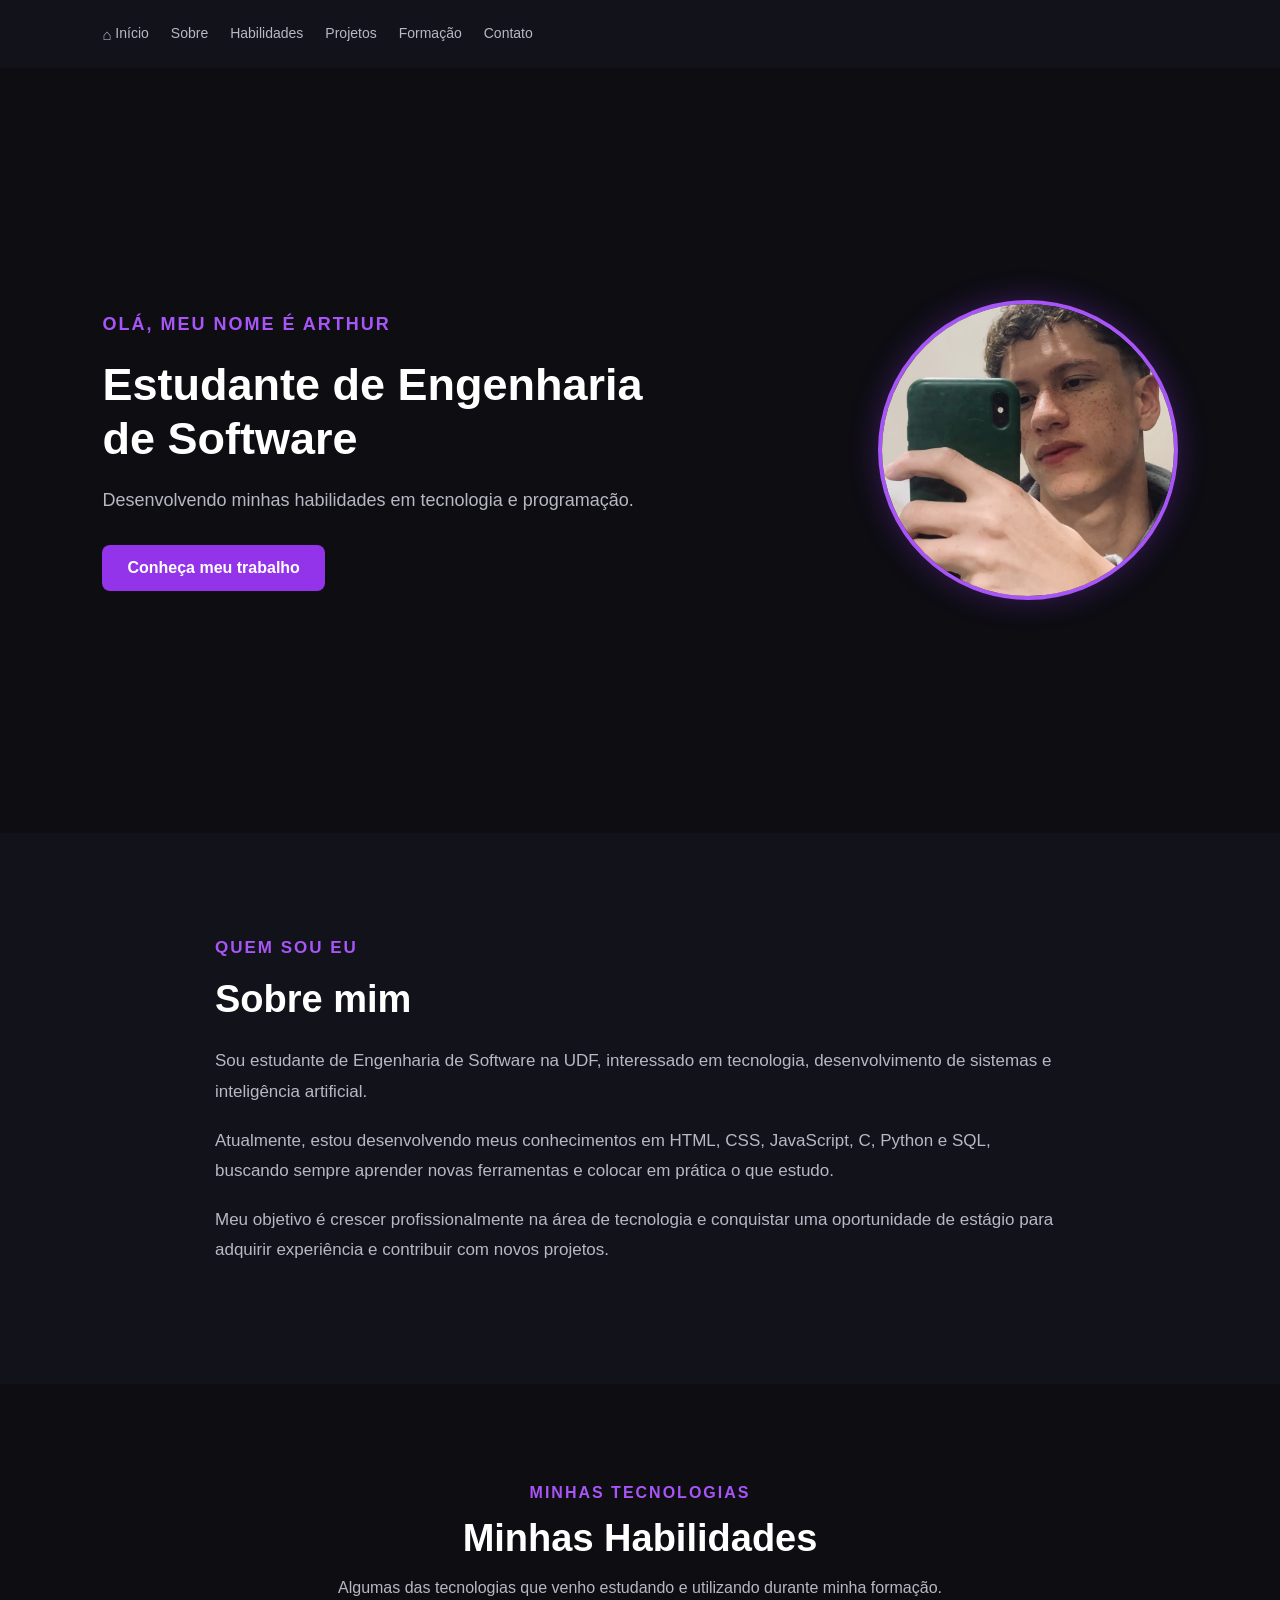
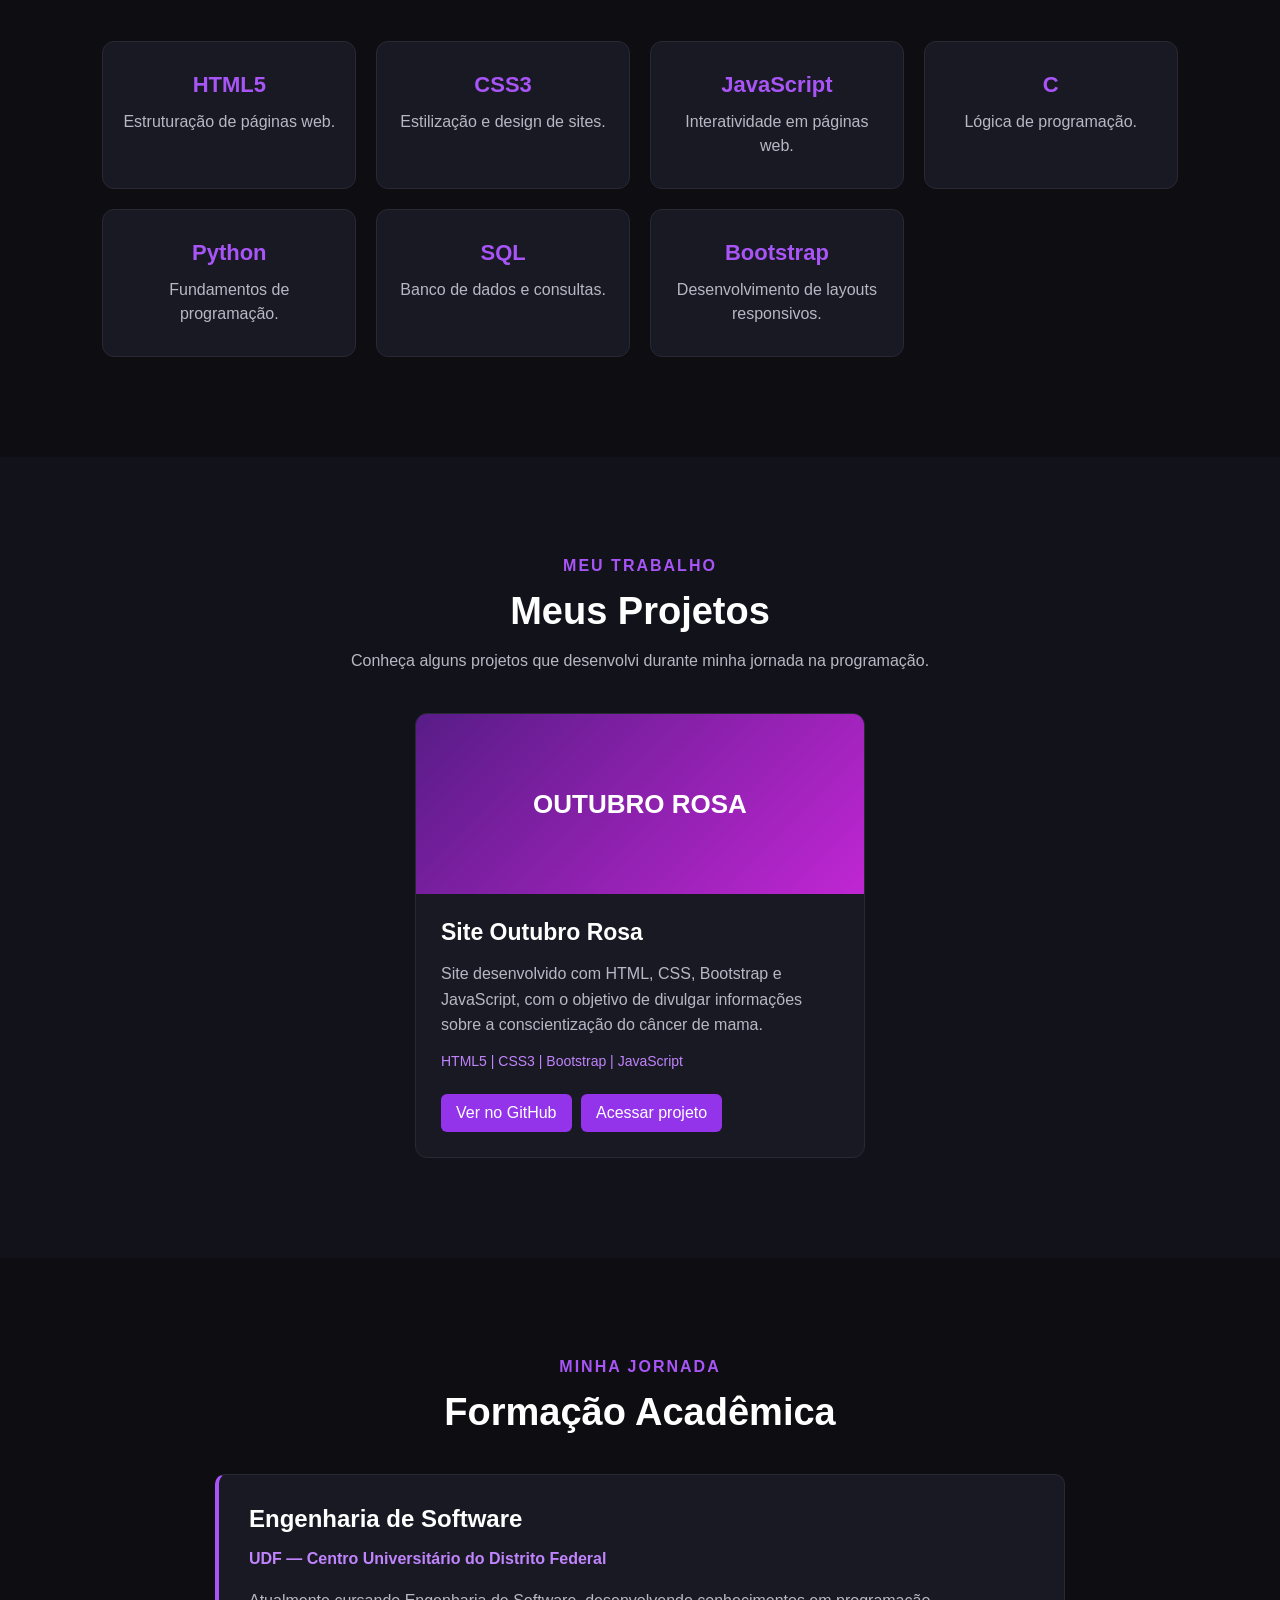
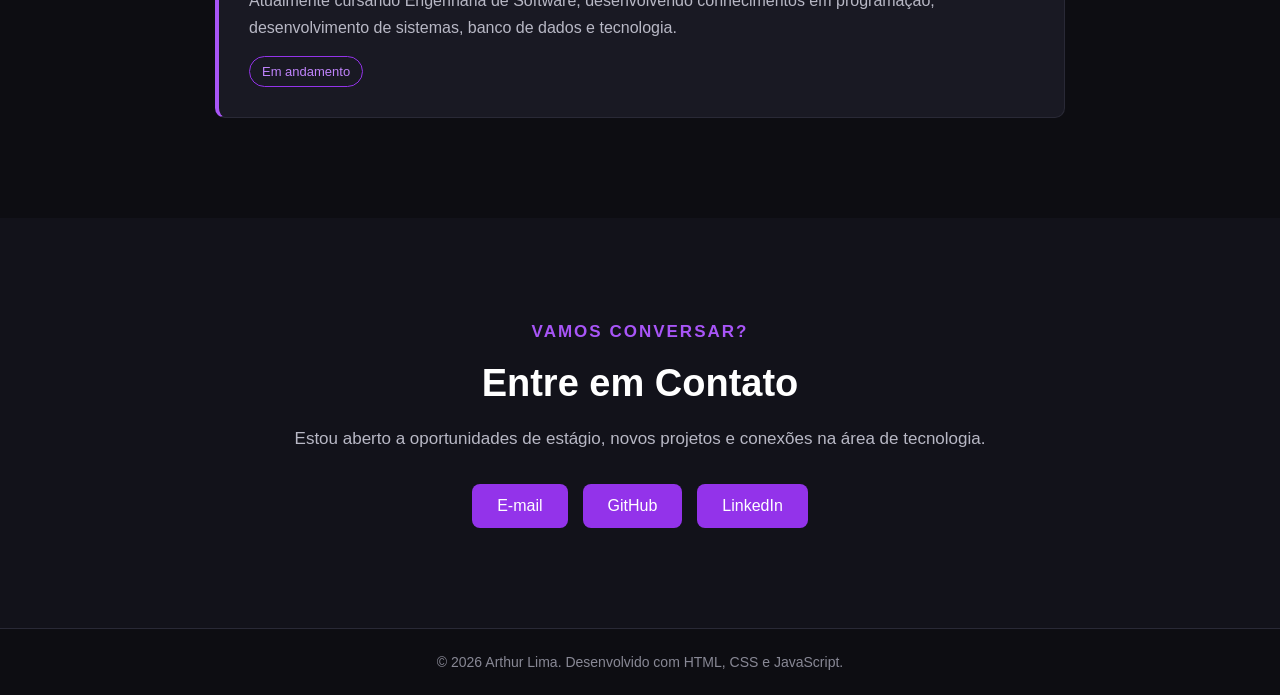
==== index.html @ d14a4624 "Update index.html" ====
<!DOCTYPE html>
<html lang="pt-BR">
<head>
    <meta charset="UTF-8">
    <meta name="viewport" content="width=device-width, initial-scale=1.0">

    <title>Arthur Lima | Desenvolvedor</title>

    <link rel="stylesheet" href="style.css">
</head>

<body>

    <header>
        <nav>
           <a href="#inicio" class="inicio-link">
    <span class="icone-casa">⌂</span> Início
</a> 
            <a href="#sobre">Sobre</a> 
            <a href="#habilidades">Habilidades</a> 
            <a href="#projetos">Projetos</a>
            <a href="#formacao">Formação</a>
            <a href="#contato">Contato</a>
        </nav>
    </header>

    <main>
        <section id="inicio">
            <div class="apresentacao">
                <p>OLÁ, MEU NOME É ARTHUR</p>

                <h2>
                    Estudante de Engenharia de Software
                </h2>

                <p>
                    Desenvolvendo minhas habilidades
                    em tecnologia e programação.
                </p>

                <a href="#sobre">Conheça meu trabalho</a>
            </div>

            <div class="foto">
                <img src="minha-foto.jpg"
                alt="Foto de Arthur Lima">
            </div>
        </section>

        <section id="sobre">
            <div class="sobre-conteudo">
                <p class="destaque">QUEM SOU EU</p>

                <h2>Sobre mim</h2>

                <p>
                    Sou estudante de Engenharia de Software na UDF,
                    interessado em tecnologia, desenvolvimento de
                    sistemas e inteligência artificial.
                </p>

                <p>
                    Atualmente, estou desenvolvendo meus conhecimentos
                    em HTML, CSS, JavaScript, C, Python e SQL, buscando
                    sempre aprender novas ferramentas e colocar em
                    prática o que estudo.
                </p>

                <p>
                    Meu objetivo é crescer profissionalmente na área
                    de tecnologia e conquistar uma oportunidade de
                    estágio para adquirir experiência e contribuir
                    com novos projetos.
                </p>
            </div>
        </section>

        <section id="habilidades">
            <div class="habilidades-conteudo">

                <p class="destaque">MINHAS TECNOLOGIAS</p>
                <h2>Minhas Habilidades</h2>

                <p class="descricao">
                    Algumas das tecnologias que venho estudando
                    e utilizando durante minha formação.
                </p>

                <div class="lista-habilidades">

                    <div class="habilidade">
                        <h3>HTML5</h3>
                        <p>Estruturação de páginas web.</p>
                    </div>

                    <div class="habilidade">
                        <h3>CSS3</h3>
                        <p>Estilização e design de sites.</p>
                    </div>

                    <div class="habilidade">
                        <h3>JavaScript</h3>
                        <p>Interatividade em páginas web.</p>
                    </div>

                    <div class="habilidade">
                        <h3>C</h3>
                        <p>Lógica de programação.</p>
                    </div>

                    <div class="habilidade">
                        <h3>Python</h3>
                        <p>Fundamentos de programação.</p>
                    </div>

                    <div class="habilidade">
                        <h3>SQL</h3>
                        <p>Banco de dados e consultas.</p>
                    </div>

                    <div class="habilidade">
                        <h3>Bootstrap</h3>
                        <p>Desenvolvimento de layouts responsivos.</p>
                    </div>

                </div>
            </div>
        </section>

        <section id="projetos">
            <div class="projetos-conteudo">

                <p class="destaque">MEU TRABALHO</p>
                <h2>Meus Projetos</h2>

                <p class="descricao">
                    Conheça alguns projetos que desenvolvi
                    durante minha jornada na programação.
                </p>

                <div class="lista-projetos">

                    <div class="projeto">
                        <div class="projeto-imagem">
                            <span>OUTUBRO ROSA</span>
                        </div>

                        <div class="projeto-info">
                            <h3>Site Outubro Rosa</h3>

                            <p>
                                Site desenvolvido com HTML, CSS,
                                Bootstrap e JavaScript, com o objetivo
                                de divulgar informações sobre a
                                conscientização do câncer de mama.
                            </p>

                            <div class="tecnologias">
                                HTML5 | CSS3 | Bootstrap | JavaScript
                            </div>

                            <a href="https://github.com/arthurbezerra868-oss/Site-Outubro-Rosa"
                               target="_blank">
                                Ver no GitHub
                            </a>

                            <a href="https://arthurbezerra868-oss.github.io/Site-Outubro-Rosa/"
                               target="_blank">
                                Acessar projeto
                            </a>
                        </div>
                    </div>

                </div>
            </div>
        </section>

        <section id="formacao">
            <div class="formacao-conteudo">

                <p class="destaque">MINHA JORNADA</p>
                <h2>Formação Acadêmica</h2>

                <div class="formacao-card">
                    <h3>Engenharia de Software</h3>

                    <p class="instituicao">
                        UDF — Centro Universitário do Distrito Federal
                    </p>

                    <p>
                        Atualmente cursando Engenharia de Software,
                        desenvolvendo conhecimentos em programação,
                        desenvolvimento de sistemas, banco de dados
                        e tecnologia.
                    </p>

                    <span>Em andamento</span>
                </div>

            </div>
        </section>

        <section id="contato">
            <div class="contato-conteudo">

                <p class="destaque">VAMOS CONVERSAR?</p>
                <h2>Entre em Contato</h2>

                <p>
                    Estou aberto a oportunidades de estágio,
                    novos projetos e conexões na área de tecnologia.
                </p>

                <div class="contato-links">

                    <a href="mailto:arthurbezerra868@gmail.com">
                        E-mail
                    </a>

                    <a href="https://github.com/arthurbezerra868-oss"
                       target="_blank">
                        GitHub
                    </a>

                    <a href="https://www.linkedin.com/in/arthur-lima-b80b7542b/"
                       target="_blank">
                        LinkedIn
                    </a>

                </div>

            </div>
        </section>

    </main>

    <footer>
        <p>
            © <span id="ano"></span> Arthur Lima.
            Desenvolvido com HTML, CSS e JavaScript.
        </p>
    </footer>


    <script src="script.js"></script>

</body>
</html>
---- style.css ----
/* CONFIGURAÇÕES GERAIS */
* {
    margin: 0;
    padding: 0;
    box-sizing: border-box;
    font-family: Arial, Helvetica, sans-serif;
}

html {
    scroll-behavior: smooth;
}

body {
    background-color: #0d0d12;
    color: #ffffff;
}

/* CABEÇALHO */
header {
    width: 100%;
    padding: 25px 8%;
    background-color:#12121a;
}

header h1 {
    font-size: 28px;
    letter-spacing: 2px;
}

header h1 span {
    color: #a855f7;
}

/* SEÇÃO INICIAL */
#inicio {
    min-height: 85vh;
    display: flex;
    align-items: center;
    justify-content: space-between;
    padding: 60px 8%;
    gap: 40px;
}

.apresentacao {
    max-width: 600px;
}

.apresentacao p:first-child {
    color: #a855f7;
    font-weight: bold;
    letter-spacing: 2px;
    margin-bottom: 20px;
}

.apresentacao h2 {
    font-size: 45px;
    line-height: 1.2;
    margin-bottom: 20px;
}

.apresentacao p {
    color: #b8b8c5;
    font-size: 18px;
    line-height: 1.6;
    margin-bottom: 30px;
}

/* BOTÃO */
.apresentacao a {
    display: inline-block;
    text-decoration: none;
    background-color: #9333ea;
    color: #ffffff;
    padding: 14px 25px;
    border-radius: 8px;
    font-weight: bold;
    transition: 0.3s;
}

.apresentacao a:hover {
    background-color: #7e22ce;
    transform: translateY(-3px);
}

/* FOTO */
.foto {
    width: 300px;
    height: 300px;
    border: 4px solid #a855f7;
    border-radius: 50%;
    overflow: hidden;
    box-shadow: 0 0 30px #9333ea55;
    flex-shrink: 0;
}

.foto img {
    width: 100%;
    height: 100%;
    object-fit: cover;
}

/* RESPONSIVIDADE */
@media (max-width: 768px) {
    #inicio {
        flex-direction: column-reverse;
        text-align: center;
        justify-content: center;
    }

    .apresentacao h2 {
        font-size: 32px;
    }

    .foto {
        width: 220px;
        height: 220px;
    }
}


/* SEÇÃO SOBRE MIM */
#sobre {
    padding: 100px 8%;
    background-color: #12121a;
}

.sobre-conteudo {
    max-width: 850px;
    margin: auto;
}

.sobre-conteudo .destaque {
    color: #a855f7;
    font-weight: bold;
    letter-spacing: 2px;
    margin-bottom: 15px;
}

.sobre-conteudo h2 {
    font-size: 38px;
    margin-bottom: 25px;
}

.sobre-conteudo p {
    color: #b8b8c5;
    font-size: 17px;
    line-height: 1.8;
    margin-bottom: 18px;
}


/* SEÇÃO HABILIDADES */
#habilidades {
    padding: 100px 8%;
    background-color: #0d0d12;
}

.habilidades-conteudo {
    max-width: 1100px;
    margin: auto;
    text-align: center;
}

.habilidades-conteudo .destaque {
    color: #a855f7;
    font-weight: bold;
    letter-spacing: 2px;
    margin-bottom: 15px;
}

.habilidades-conteudo h2 {
    font-size: 38px;
    margin-bottom: 15px;
}

.descricao {
    color: #b8b8c5;
    margin-bottom: 40px;
    line-height: 1.6;
}

.lista-habilidades {
    display: grid;
    grid-template-columns: repeat(auto-fit, minmax(220px, 1fr));
    gap: 20px;
}

.habilidade {
    background-color: #191923;
    padding: 30px 20px;
    border: 1px solid #292936;
    border-radius: 12px;
    transition: 0.3s;
}

.habilidade:hover {
    border-color: #a855f7;
    transform: translateY(-5px);
    box-shadow: 0 0 20px #9333ea33;
}

.habilidade h3 {
    color: #a855f7;
    margin-bottom: 12px;
    font-size: 22px;
}

.habilidade p {
    color: #b8b8c5;
    line-height: 1.5;
}


/* SEÇÃO PROJETOS */
#projetos {
    padding: 100px 8%;
    background-color: #12121a;
}

.projetos-conteudo {
    max-width: 1100px;
    margin: auto;
    text-align: center;
}

.projetos-conteudo .destaque {
    color: #a855f7;
    font-weight: bold;
    letter-spacing: 2px;
    margin-bottom: 15px;
}

.projetos-conteudo h2 {
    font-size: 38px;
    margin-bottom: 15px;
}

.lista-projetos {
    display: grid;
    grid-template-columns: repeat(auto-fit, minmax(280px, 450px));
    justify-content: center;
    margin-top: 40px;
}

.projeto {
    background-color: #191923;
    border: 1px solid #292936;
    border-radius: 12px;
    overflow: hidden;
    text-align: left;
    transition: 0.3s;
}

.projeto:hover {
    transform: translateY(-5px);
    border-color: #a855f7;
}

.projeto-imagem {
    height: 180px;
    background: linear-gradient(135deg, #581c87, #c026d3);
    display: flex;
    align-items: center;
    justify-content: center;
}

.projeto-imagem span {
    font-size: 26px;
    font-weight: bold;
    color: white;
}

.projeto-info {
    padding: 25px;
}

.projeto-info h3 {
    color: #ffffff;
    font-size: 23px;
    margin-bottom: 15px;
}

.projeto-info p {
    color: #b8b8c5;
    line-height: 1.6;
    margin-bottom: 15px;
}

.tecnologias {
    color: #c084fc;
    font-size: 14px;
    margin-bottom: 20px;
}

.projeto-info a {
    display: inline-block;
    color: #ffffff;
    background-color: #9333ea;
    padding: 10px 15px;
    border-radius: 6px;
    text-decoration: none;
    margin: 5px 5px 0 0;
    transition: 0.3s;
}

.projeto-info a:hover {
    background-color: #7e22ce;
}


/* SEÇÃO FORMAÇÃO */
#formacao {
    padding: 100px 8%;
    background-color: #0d0d12;
}

.formacao-conteudo {
    max-width: 850px;
    margin: auto;
    text-align: center;
}

.formacao-conteudo .destaque {
    color: #a855f7;
    font-weight: bold;
    letter-spacing: 2px;
    margin-bottom: 15px;
}

.formacao-conteudo h2 {
    font-size: 38px;
    margin-bottom: 40px;
}

.formacao-card {
    background-color: #191923;
    border: 1px solid #292936;
    border-left: 4px solid #a855f7;
    border-radius: 10px;
    padding: 30px;
    text-align: left;
}

.formacao-card h3 {
    font-size: 24px;
    margin-bottom: 12px;
}

.formacao-card p {
    color: #b8b8c5;
    line-height: 1.7;
    margin-bottom: 15px;
}

.formacao-card .instituicao {
    color: #c084fc;
    font-weight: bold;
}

.formacao-card span {
    display: inline-block;
    color: #c084fc;
    border: 1px solid #9333ea;
    padding: 7px 12px;
    border-radius: 20px;
    font-size: 13px;
}


/* SEÇÃO CONTATO */
#contato {
    padding: 100px 8%;
    background-color: #12121a;
}

.contato-conteudo {
    max-width: 800px;
    margin: auto;
    text-align: center;
}

.contato-conteudo .destaque {
    color: #a855f7;
    font-weight: bold;
    letter-spacing: 2px;
    margin-bottom: 15px;
}

.contato-conteudo h2 {
    font-size: 38px;
    margin-bottom: 20px;
}

.contato-conteudo p {
    color: #b8b8c5;
    font-size: 17px;
    line-height: 1.7;
    margin-bottom: 30px;
}

.contato-links {
    display: flex;
    justify-content: center;
    flex-wrap: wrap;
    gap: 15px;
}

.contato-links a {
    color: white;
    background-color: #9333ea;
    text-decoration: none;
    padding: 13px 25px;
    border-radius: 8px;
    transition: 0.3s;
}

.contato-links a:hover {
    background-color: #7e22ce;
    transform: translateY(-3px);
}


/* MENU DE NAVEGAÇÃO */
header {
    display: flex;
    align-items: center;
    justify-content: space-between;
    gap: 25px;
}

header nav {
    display: flex;
    flex-wrap: wrap;
    gap: 22px;
}

header nav a {
    color: #b8b8c5;
    text-decoration: none;
    font-size: 14px;
    transition: 0.3s;
}

header nav a:hover {
    color: #a855f7;
}


/* RODAPÉ */
footer {
    background-color: #0d0d12;
    border-top: 1px solid #292936;
    padding: 25px 8%;
    text-align: center;
}

footer p {
    color: #888895;
    font-size: 14px;
}


/* AJUSTES PARA CELULARES */
@media (max-width: 768px) {

    header {
        flex-direction: column;
        padding: 25px 5%;
    }

    header nav {
        justify-content: center;
        gap: 15px;
    }

    header nav a {
        font-size: 13px;
    }

    #sobre,
    #habilidades,
    #projetos,
    #formacao,
    #contato {
        padding: 70px 6%;
    }

    .sobre-conteudo h2,
    .habilidades-conteudo h2,
    .projetos-conteudo h2,
    .formacao-conteudo h2,
    .contato-conteudo h2 {
        font-size: 30px;
    }

    .formacao-card {
        padding: 22px;
    }
}

header {
    position: sticky;
    top: 0;
    z-index: 1000;
}

section {
    scroll-margin-top: 90px;
}

.icone-casa {
    font-size: 15px;
    vertical-align: middle;
}
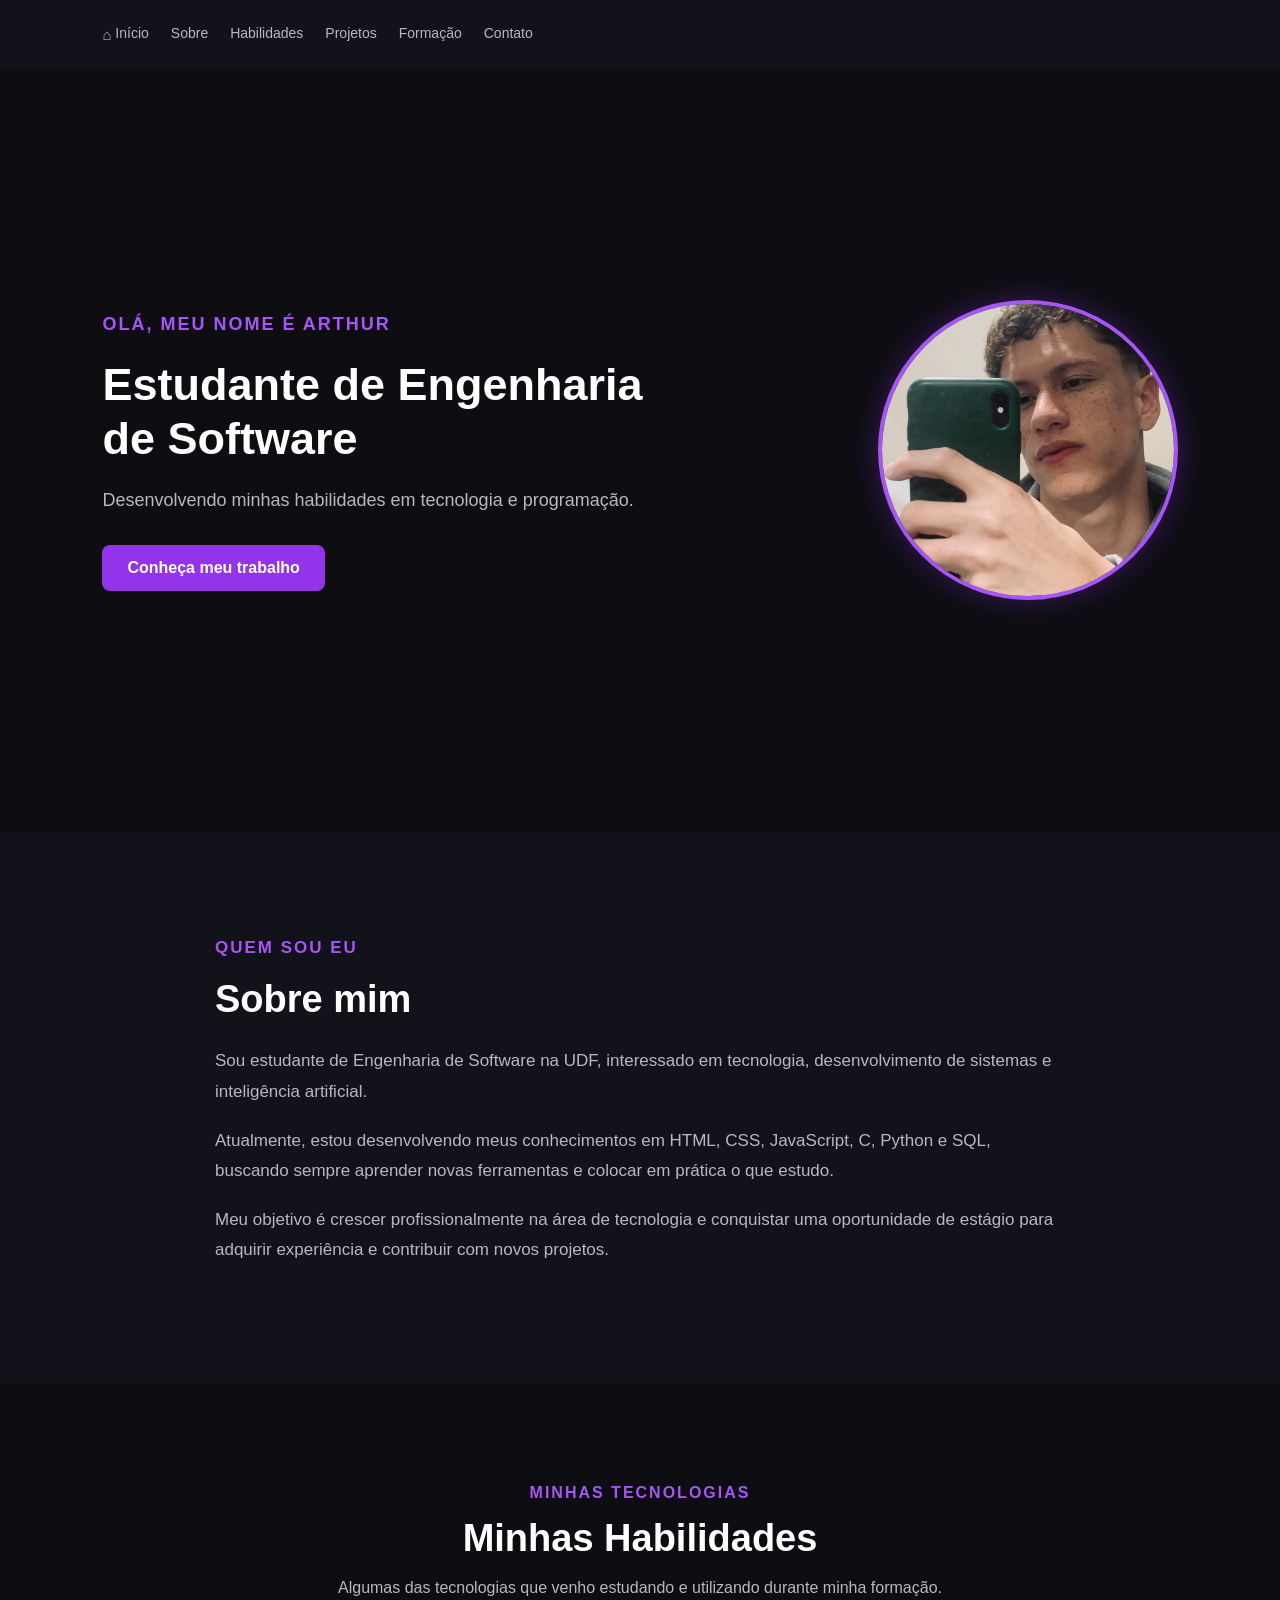
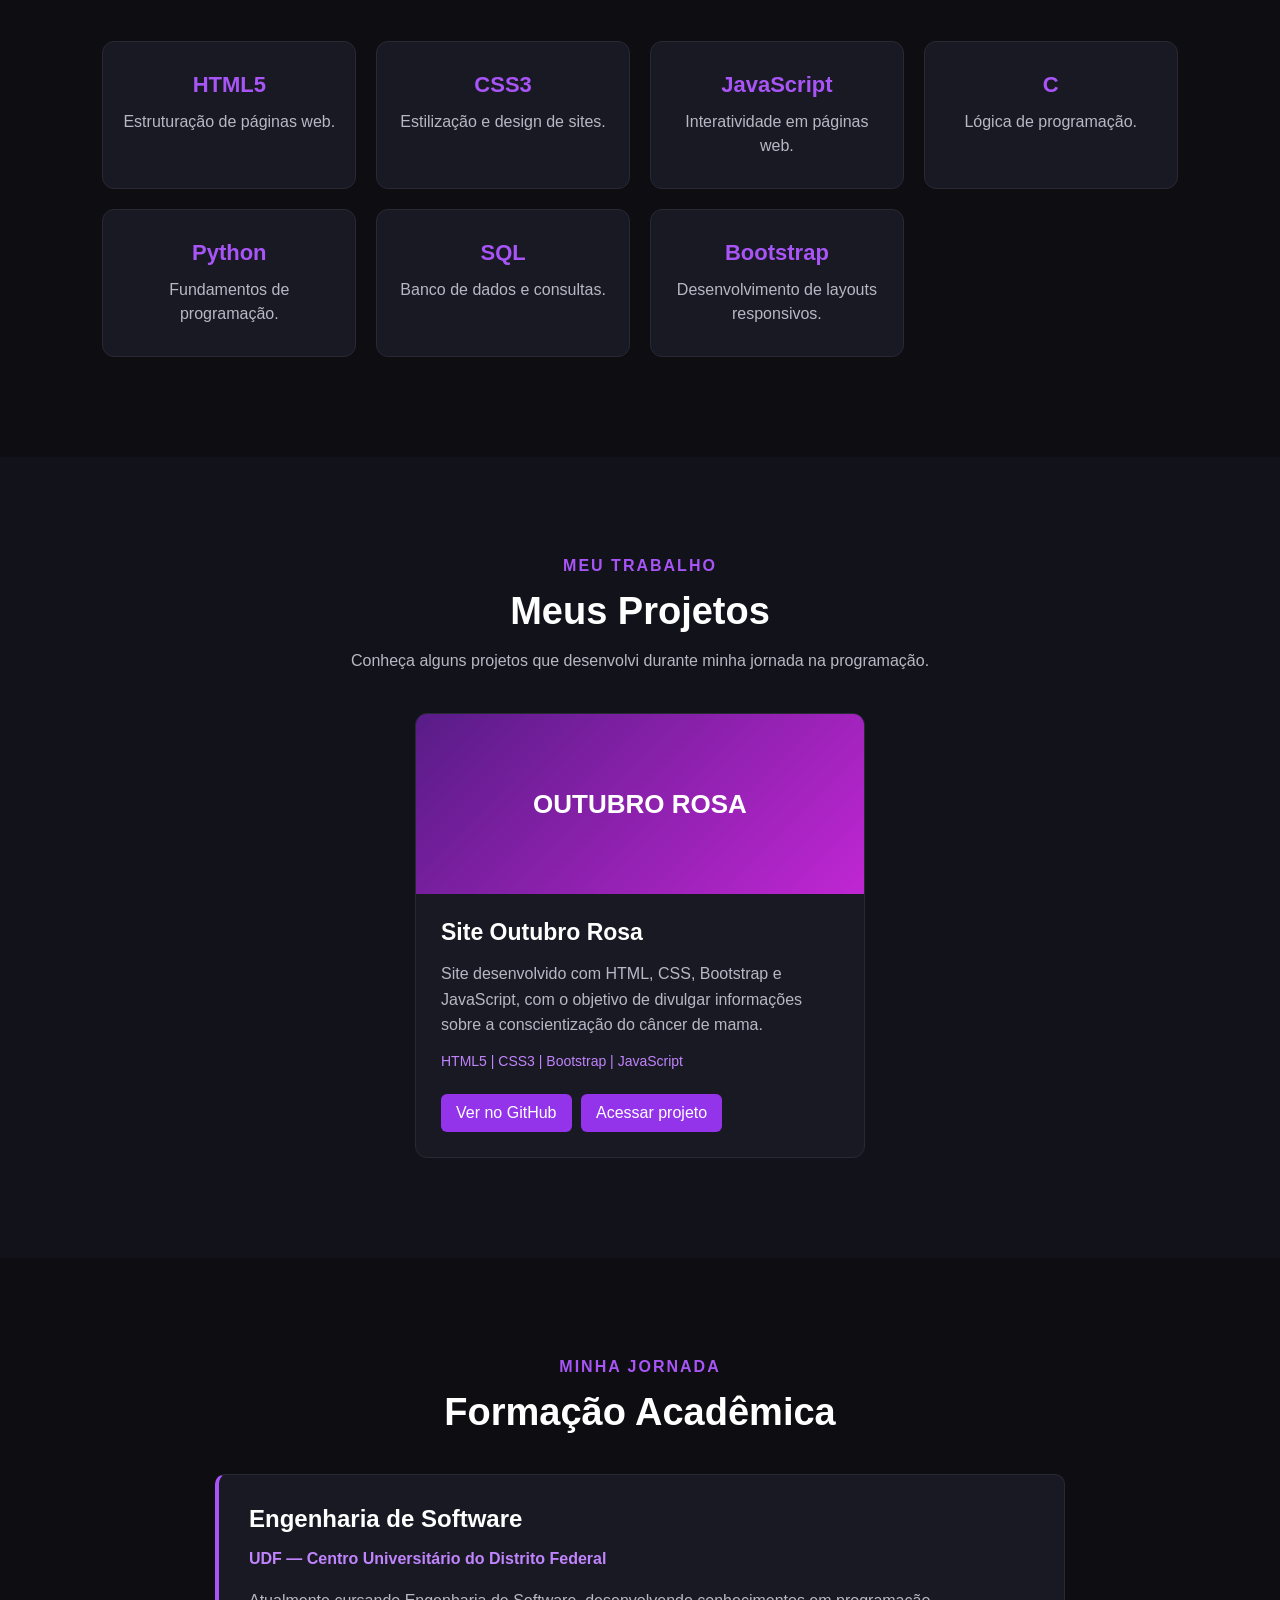
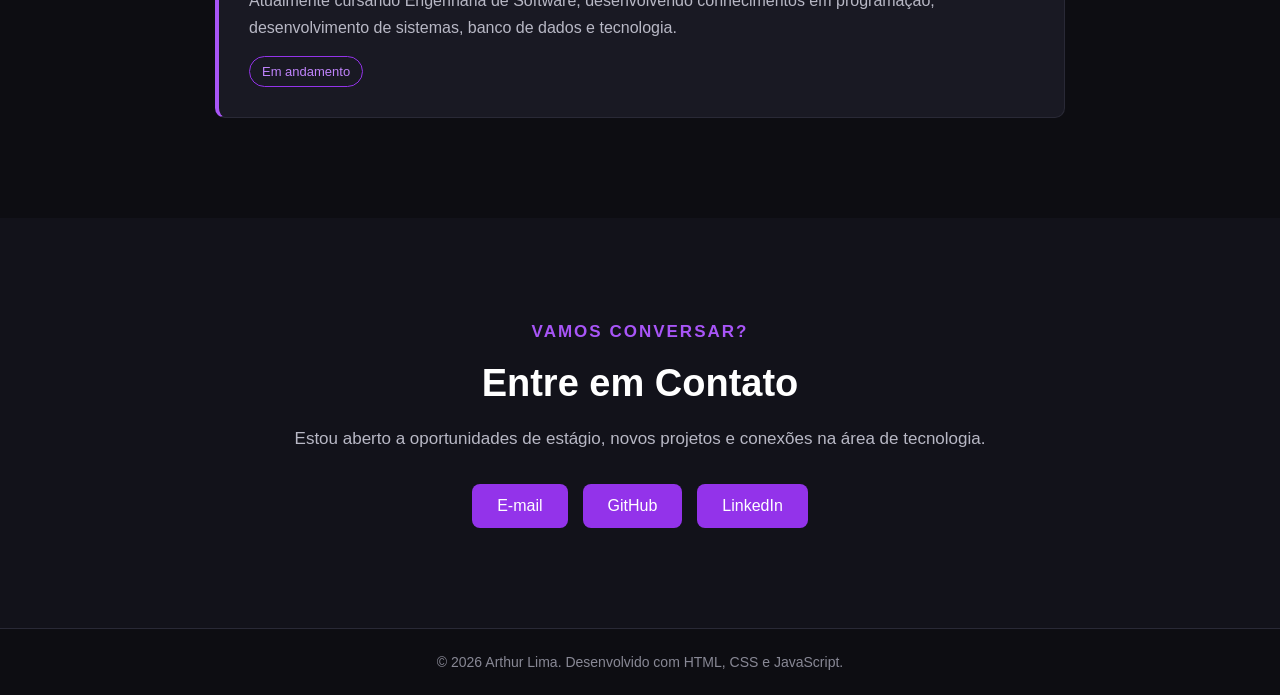
==== commit ec72de0b: "Create index.html" ====
--- a/index.html
+++ b/index.html
@@ -1,251 +1,275 @@
-
-<!DOCTYPE html>
-<html lang="pt-BR">
-<head>
-    <meta charset="UTF-8">
-    <meta name="viewport" content="width=device-width, initial-scale=1.0">
-
-    <title>Arthur Lima | Desenvolvedor</title>
-
-    <link rel="stylesheet" href="style.css">
-</head>
-
-<body>
-
-    <header>
-        <nav>
-           <a href="#inicio" class="inicio-link">
-    <span class="icone-casa">⌂</span> Início
-</a> 
-            <a href="#sobre">Sobre</a> 
-            <a href="#habilidades">Habilidades</a> 
-            <a href="#projetos">Projetos</a>
-            <a href="#formacao">Formação</a>
-            <a href="#contato">Contato</a>
-        </nav>
-    </header>
-
-    <main>
-        <section id="inicio">
-            <div class="apresentacao">
-                <p>OLÁ, MEU NOME É ARTHUR</p>
-
-                <h2>
-                    Estudante de Engenharia de Software
-                </h2>
-
-                <p>
-                    Desenvolvendo minhas habilidades
-                    em tecnologia e programação.
-                </p>
-
-                <a href="#sobre">Conheça meu trabalho</a>
-            </div>
-
-            <div class="foto">
-                <img src="minha-foto.jpg"
-                alt="Foto de Arthur Lima">
-            </div>
-        </section>
-
-        <section id="sobre">
-            <div class="sobre-conteudo">
-                <p class="destaque">QUEM SOU EU</p>
-
-                <h2>Sobre mim</h2>
-
-                <p>
-                    Sou estudante de Engenharia de Software na UDF,
-                    interessado em tecnologia, desenvolvimento de
-                    sistemas e inteligência artificial.
-                </p>
-
-                <p>
-                    Atualmente, estou desenvolvendo meus conhecimentos
-                    em HTML, CSS, JavaScript, C, Python e SQL, buscando
-                    sempre aprender novas ferramentas e colocar em
-                    prática o que estudo.
-                </p>
-
-                <p>
-                    Meu objetivo é crescer profissionalmente na área
-                    de tecnologia e conquistar uma oportunidade de
-                    estágio para adquirir experiência e contribuir
-                    com novos projetos.
-                </p>
-            </div>
-        </section>
-
-        <section id="habilidades">
-            <div class="habilidades-conteudo">
-
-                <p class="destaque">MINHAS TECNOLOGIAS</p>
-                <h2>Minhas Habilidades</h2>
-
-                <p class="descricao">
-                    Algumas das tecnologias que venho estudando
-                    e utilizando durante minha formação.
-                </p>
-
-                <div class="lista-habilidades">
-
-                    <div class="habilidade">
-                        <h3>HTML5</h3>
-                        <p>Estruturação de páginas web.</p>
-                    </div>
-
-                    <div class="habilidade">
-                        <h3>CSS3</h3>
-                        <p>Estilização e design de sites.</p>
-                    </div>
-
-                    <div class="habilidade">
-                        <h3>JavaScript</h3>
-                        <p>Interatividade em páginas web.</p>
-                    </div>
-
-                    <div class="habilidade">
-                        <h3>C</h3>
-                        <p>Lógica de programação.</p>
-                    </div>
-
-                    <div class="habilidade">
-                        <h3>Python</h3>
-                        <p>Fundamentos de programação.</p>
-                    </div>
-
-                    <div class="habilidade">
-                        <h3>SQL</h3>
-                        <p>Banco de dados e consultas.</p>
-                    </div>
-
-                    <div class="habilidade">
-                        <h3>Bootstrap</h3>
-                        <p>Desenvolvimento de layouts responsivos.</p>
-                    </div>
-
-                </div>
-            </div>
-        </section>
-
-        <section id="projetos">
-            <div class="projetos-conteudo">
-
-                <p class="destaque">MEU TRABALHO</p>
-                <h2>Meus Projetos</h2>
-
-                <p class="descricao">
-                    Conheça alguns projetos que desenvolvi
-                    durante minha jornada na programação.
-                </p>
-
-                <div class="lista-projetos">
-
-                    <div class="projeto">
-                        <div class="projeto-imagem">
-                            <span>OUTUBRO ROSA</span>
-                        </div>
-
-                        <div class="projeto-info">
-                            <h3>Site Outubro Rosa</h3>
-
-                            <p>
-                                Site desenvolvido com HTML, CSS,
-                                Bootstrap e JavaScript, com o objetivo
-                                de divulgar informações sobre a
-                                conscientização do câncer de mama.
-                            </p>
-
-                            <div class="tecnologias">
-                                HTML5 | CSS3 | Bootstrap | JavaScript
-                            </div>
-
-                            <a href="https://github.com/arthurbezerra868-oss/Site-Outubro-Rosa"
-                               target="_blank">
-                                Ver no GitHub
-                            </a>
-
-                            <a href="https://arthurbezerra868-oss.github.io/Site-Outubro-Rosa/"
-                               target="_blank">
-                                Acessar projeto
-                            </a>
-                        </div>
-                    </div>
-
-                </div>
-            </div>
-        </section>
-
-        <section id="formacao">
-            <div class="formacao-conteudo">
-
-                <p class="destaque">MINHA JORNADA</p>
-                <h2>Formação Acadêmica</h2>
-
-                <div class="formacao-card">
-                    <h3>Engenharia de Software</h3>
-
-                    <p class="instituicao">
-                        UDF — Centro Universitário do Distrito Federal
-                    </p>
-
-                    <p>
-                        Atualmente cursando Engenharia de Software,
-                        desenvolvendo conhecimentos em programação,
-                        desenvolvimento de sistemas, banco de dados
-                        e tecnologia.
-                    </p>
-
-                    <span>Em andamento</span>
-                </div>
-
-            </div>
-        </section>
-
-        <section id="contato">
-            <div class="contato-conteudo">
-
-                <p class="destaque">VAMOS CONVERSAR?</p>
-                <h2>Entre em Contato</h2>
-
-                <p>
-                    Estou aberto a oportunidades de estágio,
-                    novos projetos e conexões na área de tecnologia.
-                </p>
-
-                <div class="contato-links">
-
-                    <a href="mailto:arthurbezerra868@gmail.com">
-                        E-mail
-                    </a>
-
-                    <a href="https://github.com/arthurbezerra868-oss"
-                       target="_blank">
-                        GitHub
-                    </a>
-
-                    <a href="https://www.linkedin.com/in/arthur-lima-b80b7542b/"
-                       target="_blank">
-                        LinkedIn
-                    </a>
-
-                </div>
-
-            </div>
-        </section>
-
-    </main>
-
-    <footer>
-        <p>
-            © <span id="ano"></span> Arthur Lima.
-            Desenvolvido com HTML, CSS e JavaScript.
-        </p>
-    </footer>
-
-
-    <script src="script.js"></script>
-
-</body>
-</html>
-
+<!DOCTYPE html>
+<html lang="pt-BR">
+<head>
+    <meta charset="UTF-8">
+    <meta name="viewport" content="width=device-width, initial-scale=1.0">
+
+    <title>Arthur Lima | Desenvolvedor</title>
+
+    <!-- CSS -->
+    <link rel="stylesheet" href="css/style.css">
+</head>
+
+<body>
+
+    <!-- Menu de navegação -->
+    <header>
+        <nav>
+            <a href="#inicio" class="inicio-link">
+                <span class="icone-casa">⌂</span> Início
+            </a>
+
+            <a href="#sobre">Sobre</a>
+            <a href="#habilidades">Habilidades</a>
+            <a href="#projetos">Projetos</a>
+            <a href="#formacao">Formação</a>
+            <a href="#contato">Contato</a>
+        </nav>
+    </header>
+
+    <main>
+
+        <!-- Início -->
+        <section id="inicio">
+            <div class="apresentacao">
+
+                <p>OLÁ, MEU NOME É ARTHUR</p>
+
+                <h2>
+                    Estudante de Engenharia de Software
+                </h2>
+
+                <p>
+                    Desenvolvendo minhas habilidades
+                    em tecnologia e programação.
+                </p>
+
+                <a href="#sobre">Conheça meu trabalho</a>
+
+            </div>
+
+            <div class="foto">
+                <img src="img/minha-foto.jpg"
+                     alt="Foto de Arthur Lima">
+            </div>
+        </section>
+
+        <!-- Sobre mim -->
+        <section id="sobre">
+            <div class="sobre-conteudo">
+
+                <p class="destaque">QUEM SOU EU</p>
+
+                <h2>Sobre mim</h2>
+
+                <p>
+                    Sou estudante de Engenharia de Software na UDF,
+                    interessado em tecnologia, desenvolvimento de
+                    sistemas e inteligência artificial.
+                </p>
+
+                <p>
+                    Atualmente, estou desenvolvendo meus conhecimentos
+                    em HTML, CSS, JavaScript, C, Python e SQL, buscando
+                    sempre aprender novas ferramentas e colocar em
+                    prática o que estudo.
+                </p>
+
+                <p>
+                    Meu objetivo é crescer profissionalmente na área
+                    de tecnologia e conquistar uma oportunidade de
+                    estágio para adquirir experiência e contribuir
+                    com novos projetos.
+                </p>
+
+            </div>
+        </section>
+
+        <!-- Habilidades -->
+        <section id="habilidades">
+            <div class="habilidades-conteudo">
+
+                <p class="destaque">MINHAS TECNOLOGIAS</p>
+
+                <h2>Minhas Habilidades</h2>
+
+                <p class="descricao">
+                    Algumas das tecnologias que venho estudando
+                    e utilizando durante minha formação.
+                </p>
+
+                <div class="lista-habilidades">
+
+                    <div class="habilidade">
+                        <h3>HTML5</h3>
+                        <p>Estruturação de páginas web.</p>
+                    </div>
+
+                    <div class="habilidade">
+                        <h3>CSS3</h3>
+                        <p>Estilização e design de sites.</p>
+                    </div>
+
+                    <div class="habilidade">
+                        <h3>JavaScript</h3>
+                        <p>Interatividade em páginas web.</p>
+                    </div>
+
+                    <div class="habilidade">
+                        <h3>C</h3>
+                        <p>Lógica de programação.</p>
+                    </div>
+
+                    <div class="habilidade">
+                        <h3>Python</h3>
+                        <p>Fundamentos de programação.</p>
+                    </div>
+
+                    <div class="habilidade">
+                        <h3>SQL</h3>
+                        <p>Banco de dados e consultas.</p>
+                    </div>
+
+                    <div class="habilidade">
+                        <h3>Bootstrap</h3>
+                        <p>Desenvolvimento de layouts responsivos.</p>
+                    </div>
+
+                </div>
+            </div>
+        </section>
+
+        <!-- Projetos -->
+        <section id="projetos">
+            <div class="projetos-conteudo">
+
+                <p class="destaque">MEU TRABALHO</p>
+
+                <h2>Meus Projetos</h2>
+
+                <p class="descricao">
+                    Conheça alguns projetos que desenvolvi
+                    durante minha jornada na programação.
+                </p>
+
+                <div class="lista-projetos">
+
+                    <div class="projeto">
+
+                        <div class="projeto-imagem">
+                            <span>OUTUBRO ROSA</span>
+                        </div>
+
+                        <div class="projeto-info">
+
+                            <h3>Site Outubro Rosa</h3>
+
+                            <p>
+                                Site desenvolvido com HTML, CSS,
+                                Bootstrap e JavaScript, com o objetivo
+                                de divulgar informações sobre a
+                                conscientização do câncer de mama.
+                            </p>
+
+                            <div class="tecnologias">
+                                HTML5 | CSS3 | Bootstrap | JavaScript
+                            </div>
+
+                            <a href="https://github.com/arthurbezerra868-oss/Site-Outubro-Rosa"
+                               target="_blank"
+                               rel="noopener noreferrer">
+                                Ver no GitHub
+                            </a>
+
+                            <a href="https://arthurbezerra868-oss.github.io/Site-Outubro-Rosa/"
+                               target="_blank"
+                               rel="noopener noreferrer">
+                                Acessar projeto
+                            </a>
+
+                        </div>
+                    </div>
+
+                </div>
+            </div>
+        </section>
+
+        <!-- Formação -->
+        <section id="formacao">
+            <div class="formacao-conteudo">
+
+                <p class="destaque">MINHA JORNADA</p>
+
+                <h2>Formação Acadêmica</h2>
+
+                <div class="formacao-card">
+
+                    <h3>Engenharia de Software</h3>
+
+                    <p class="instituicao">
+                        UDF — Centro Universitário do Distrito Federal
+                    </p>
+
+                    <p>
+                        Atualmente cursando Engenharia de Software,
+                        desenvolvendo conhecimentos em programação,
+                        desenvolvimento de sistemas, banco de dados
+                        e tecnologia.
+                    </p>
+
+                    <span>Em andamento</span>
+
+                </div>
+            </div>
+        </section>
+
+        <!-- Contato -->
+        <section id="contato">
+            <div class="contato-conteudo">
+
+                <p class="destaque">VAMOS CONVERSAR?</p>
+
+                <h2>Entre em Contato</h2>
+
+                <p>
+                    Estou aberto a oportunidades de estágio,
+                    novos projetos e conexões na área de tecnologia.
+                </p>
+
+                <div class="contato-links">
+
+                    <a href="mailto:arthurbezerra868@gmail.com">
+                        E-mail
+                    </a>
+
+                    <a href="https://github.com/arthurbezerra868-oss"
+                       target="_blank"
+                       rel="noopener noreferrer">
+                        GitHub
+                    </a>
+
+                    <a href="https://www.linkedin.com/in/arthur-lima-b80b7542b/"
+                       target="_blank"
+                       rel="noopener noreferrer">
+                        LinkedIn
+                    </a>
+
+                </div>
+            </div>
+        </section>
+
+    </main>
+
+    <!-- Rodapé -->
+    <footer>
+        <p>
+            © <span id="ano"></span> Arthur Lima.
+            Desenvolvido com HTML, CSS e JavaScript.
+        </p>
+    </footer>
+
+    <!-- JavaScript -->
+    <script src="js/script.js"></script>
+
+</body>
+</html>
--- a/css/style.css
+++ b/css/style.css
@@ -0,0 +1,574 @@
+
+/* CONFIGURAÇÕES GERAIS */
+* {
+    margin: 0;
+    padding: 0;
+    box-sizing: border-box;
+    font-family: Arial, Helvetica, sans-serif;
+}
+
+html {
+    scroll-behavior: smooth;
+}
+
+body {
+    background-color: #0d0d12;
+    color: #ffffff;
+}
+
+/* CABEÇALHO */
+header {
+    width: 100%;
+    padding: 25px 8%;
+    background-color:#12121a;
+}
+
+header h1 {
+    font-size: 28px;
+    letter-spacing: 2px;
+}
+
+header h1 span {
+    color: #a855f7;
+}
+
+/* SEÇÃO INICIAL */
+#inicio {
+    min-height: 85vh;
+    display: flex;
+    align-items: center;
+    justify-content: space-between;
+    padding: 60px 8%;
+    gap: 40px;
+}
+
+.apresentacao {
+    max-width: 600px;
+}
+
+.apresentacao p:first-child {
+    color: #a855f7;
+    font-weight: bold;
+    letter-spacing: 2px;
+    margin-bottom: 20px;
+}
+
+.apresentacao h2 {
+    font-size: 45px;
+    line-height: 1.2;
+    margin-bottom: 20px;
+}
+
+.apresentacao p {
+    color: #b8b8c5;
+    font-size: 18px;
+    line-height: 1.6;
+    margin-bottom: 30px;
+}
+
+/* BOTÃO */
+.apresentacao a {
+    display: inline-block;
+    text-decoration: none;
+    background-color: #9333ea;
+    color: #ffffff;
+    padding: 14px 25px;
+    border-radius: 8px;
+    font-weight: bold;
+    transition: 0.3s;
+}
+
+.apresentacao a:hover {
+    background-color: #7e22ce;
+    transform: translateY(-3px);
+}
+
+/* FOTO */
+.foto {
+    width: 300px;
+    height: 300px;
+    border: 4px solid #a855f7;
+    border-radius: 50%;
+    overflow: hidden;
+    box-shadow: 0 0 30px #9333ea55;
+    flex-shrink: 0;
+}
+
+.foto img {
+    width: 100%;
+    height: 100%;
+    object-fit: cover;
+}
+
+/* RESPONSIVIDADE */
+@media (max-width: 768px) {
+    #inicio {
+        flex-direction: column-reverse;
+        text-align: center;
+        justify-content: center;
+    }
+
+    .apresentacao h2 {
+        font-size: 32px;
+    }
+
+    .foto {
+        width: 220px;
+        height: 220px;
+    }
+}
+
+
+/* SEÇÃO SOBRE MIM */
+#sobre {
+    padding: 100px 8%;
+    background-color: #12121a;
+}
+
+.sobre-conteudo {
+    max-width: 850px;
+    margin: auto;
+}
+
+.sobre-conteudo .destaque {
+    color: #a855f7;
+    font-weight: bold;
+    letter-spacing: 2px;
+    margin-bottom: 15px;
+}
+
+.sobre-conteudo h2 {
+    font-size: 38px;
+    margin-bottom: 25px;
+}
+
+.sobre-conteudo p {
+    color: #b8b8c5;
+    font-size: 17px;
+    line-height: 1.8;
+    margin-bottom: 18px;
+}
+
+
+/* SEÇÃO HABILIDADES */
+#habilidades {
+    padding: 100px 8%;
+    background-color: #0d0d12;
+}
+
+.habilidades-conteudo {
+    max-width: 1100px;
+    margin: auto;
+    text-align: center;
+}
+
+.habilidades-conteudo .destaque {
+    color: #a855f7;
+    font-weight: bold;
+    letter-spacing: 2px;
+    margin-bottom: 15px;
+}
+
+.habilidades-conteudo h2 {
+    font-size: 38px;
+    margin-bottom: 15px;
+}
+
+.descricao {
+    color: #b8b8c5;
+    margin-bottom: 40px;
+    line-height: 1.6;
+}
+
+.lista-habilidades {
+    display: grid;
+    grid-template-columns: repeat(auto-fit, minmax(220px, 1fr));
+    gap: 20px;
+}
+
+.habilidade {
+    background-color: #191923;
+    padding: 30px 20px;
+    border: 1px solid #292936;
+    border-radius: 12px;
+    transition: 0.3s;
+}
+
+.habilidade:hover {
+    border-color: #a855f7;
+    transform: translateY(-5px);
+    box-shadow: 0 0 20px #9333ea33;
+}
+
+.habilidade h3 {
+    color: #a855f7;
+    margin-bottom: 12px;
+    font-size: 22px;
+}
+
+.habilidade p {
+    color: #b8b8c5;
+    line-height: 1.5;
+}
+
+
+/* SEÇÃO PROJETOS */
+#projetos {
+    padding: 100px 8%;
+    background-color: #12121a;
+}
+
+.projetos-conteudo {
+    max-width: 1100px;
+    margin: auto;
+    text-align: center;
+}
+
+.projetos-conteudo .destaque {
+    color: #a855f7;
+    font-weight: bold;
+    letter-spacing: 2px;
+    margin-bottom: 15px;
+}
+
+.projetos-conteudo h2 {
+    font-size: 38px;
+    margin-bottom: 15px;
+}
+
+.lista-projetos {
+    display: grid;
+    grid-template-columns: repeat(auto-fit, minmax(280px, 450px));
+    justify-content: center;
+    margin-top: 40px;
+}
+
+.projeto {
+    background-color: #191923;
+    border: 1px solid #292936;
+    border-radius: 12px;
+    overflow: hidden;
+    text-align: left;
+    transition: 0.3s;
+}
+
+.projeto:hover {
+    transform: translateY(-5px);
+    border-color: #a855f7;
+}
+
+.projeto-imagem {
+    height: 180px;
+    background: linear-gradient(135deg, #581c87, #c026d3);
+    display: flex;
+    align-items: center;
+    justify-content: center;
+}
+
+.projeto-imagem span {
+    font-size: 26px;
+    font-weight: bold;
+    color: white;
+}
+
+.projeto-info {
+    padding: 25px;
+}
+
+.projeto-info h3 {
+    color: #ffffff;
+    font-size: 23px;
+    margin-bottom: 15px;
+}
+
+.projeto-info p {
+    color: #b8b8c5;
+    line-height: 1.6;
+    margin-bottom: 15px;
+}
+
+.tecnologias {
+    color: #c084fc;
+    font-size: 14px;
+    margin-bottom: 20px;
+}
+
+.projeto-info a {
+    display: inline-block;
+    color: #ffffff;
+    background-color: #9333ea;
+    padding: 10px 15px;
+    border-radius: 6px;
+    text-decoration: none;
+    margin: 5px 5px 0 0;
+    transition: 0.3s;
+}
+
+.projeto-info a:hover {
+    background-color: #7e22ce;
+}
+
+
+/* SEÇÃO FORMAÇÃO */
+#formacao {
+    padding: 100px 8%;
+    background-color: #0d0d12;
+}
+
+.formacao-conteudo {
+    max-width: 850px;
+    margin: auto;
+    text-align: center;
+}
+
+.formacao-conteudo .destaque {
+    color: #a855f7;
+    font-weight: bold;
+    letter-spacing: 2px;
+    margin-bottom: 15px;
+}
+
+.formacao-conteudo h2 {
+    font-size: 38px;
+    margin-bottom: 40px;
+}
+
+.formacao-card {
+    background-color: #191923;
+    border: 1px solid #292936;
+    border-left: 4px solid #a855f7;
+    border-radius: 10px;
+    padding: 30px;
+    text-align: left;
+}
+
+.formacao-card h3 {
+    font-size: 24px;
+    margin-bottom: 12px;
+}
+
+.formacao-card p {
+    color: #b8b8c5;
+    line-height: 1.7;
+    margin-bottom: 15px;
+}
+
+.formacao-card .instituicao {
+    color: #c084fc;
+    font-weight: bold;
+}
+
+.formacao-card span {
+    display: inline-block;
+    color: #c084fc;
+    border: 1px solid #9333ea;
+    padding: 7px 12px;
+    border-radius: 20px;
+    font-size: 13px;
+}
+
+
+/* SEÇÃO CONTATO */
+#contato {
+    padding: 100px 8%;
+    background-color: #12121a;
+}
+
+.contato-conteudo {
+    max-width: 800px;
+    margin: auto;
+    text-align: center;
+}
+
+.contato-conteudo .destaque {
+    color: #a855f7;
+    font-weight: bold;
+    letter-spacing: 2px;
+    margin-bottom: 15px;
+}
+
+.contato-conteudo h2 {
+    font-size: 38px;
+    margin-bottom: 20px;
+}
+
+.contato-conteudo p {
+    color: #b8b8c5;
+    font-size: 17px;
+    line-height: 1.7;
+    margin-bottom: 30px;
+}
+
+.contato-links {
+    display: flex;
+    justify-content: center;
+    flex-wrap: wrap;
+    gap: 15px;
+}
+
+.contato-links a {
+    color: white;
+    background-color: #9333ea;
+    text-decoration: none;
+    padding: 13px 25px;
+    border-radius: 8px;
+    transition: 0.3s;
+}
+
+.contato-links a:hover {
+    background-color: #7e22ce;
+    transform: translateY(-3px);
+}
+
+
+/* MENU DE NAVEGAÇÃO */
+header {
+    display: flex;
+    align-items: center;
+    justify-content: space-between;
+    gap: 25px;
+}
+
+header nav {
+    display: flex;
+    flex-wrap: wrap;
+    gap: 22px;
+}
+
+header nav a {
+    color: #b8b8c5;
+    text-decoration: none;
+    font-size: 14px;
+    transition: 0.3s;
+}
+
+header nav a:hover {
+    color: #a855f7;
+}
+
+
+/* RODAPÉ */
+footer {
+    background-color: #0d0d12;
+    border-top: 1px solid #292936;
+    padding: 25px 8%;
+    text-align: center;
+}
+
+footer p {
+    color: #888895;
+    font-size: 14px;
+}
+
+
+/* AJUSTES PARA CELULARES */
+@media (max-width: 768px) {
+
+    header {
+        flex-direction: column;
+        padding: 25px 5%;
+    }
+
+    header nav {
+        justify-content: center;
+        gap: 15px;
+    }
+
+    header nav a {
+        font-size: 13px;
+    }
+
+    #sobre,
+    #habilidades,
+    #projetos,
+    #formacao,
+    #contato {
+        padding: 70px 6%;
+    }
+
+    .sobre-conteudo h2,
+    .habilidades-conteudo h2,
+    .projetos-conteudo h2,
+    .formacao-conteudo h2,
+    .contato-conteudo h2 {
+        font-size: 30px;
+    }
+
+    .formacao-card {
+        padding: 22px;
+    }
+}
+
+header {
+    position: sticky;
+    top: 0;
+    z-index: 1000;
+}
+
+section {
+    scroll-margin-top: 90px;
+}
+
+.icone-casa {
+    font-size: 15px;
+    vertical-align: middle;
+}
+
+
+/* ANIMAÇÕES DO PORTFÓLIO */
+
+/* Entrada suave da apresentação */
+.apresentacao {
+    animation: aparecer 1s ease forwards;
+}
+
+/* Animação da foto */
+.foto {
+    animation: flutuar 4s ease-in-out infinite;
+}
+
+/* Animação dos títulos */
+.sobre-conteudo,
+.habilidades-conteudo,
+.projetos-conteudo,
+.formacao-conteudo,
+.contato-conteudo {
+    animation: aparecer 1.2s ease;
+}
+
+/* Movimento de entrada */
+@keyframes aparecer {
+    from {
+        opacity: 0;
+        transform: translateY(30px);
+    }
+
+    to {
+        opacity: 1;
+        transform: translateY(0);
+    }
+}
+
+/* Movimento suave da foto */
+@keyframes flutuar {
+    0%, 100% {
+        transform: translateY(0);
+    }
+
+    50% {
+        transform: translateY(-12px);
+    }
+}
+
+/* Respeita usuários que preferem menos movimento */
+@media (prefers-reduced-motion: reduce) {
+    .apresentacao,
+    .foto,
+    .sobre-conteudo,
+    .habilidades-conteudo,
+    .projetos-conteudo,
+    .formacao-conteudo,
+    .contato-conteudo {
+        animation: none;
+    }
+}
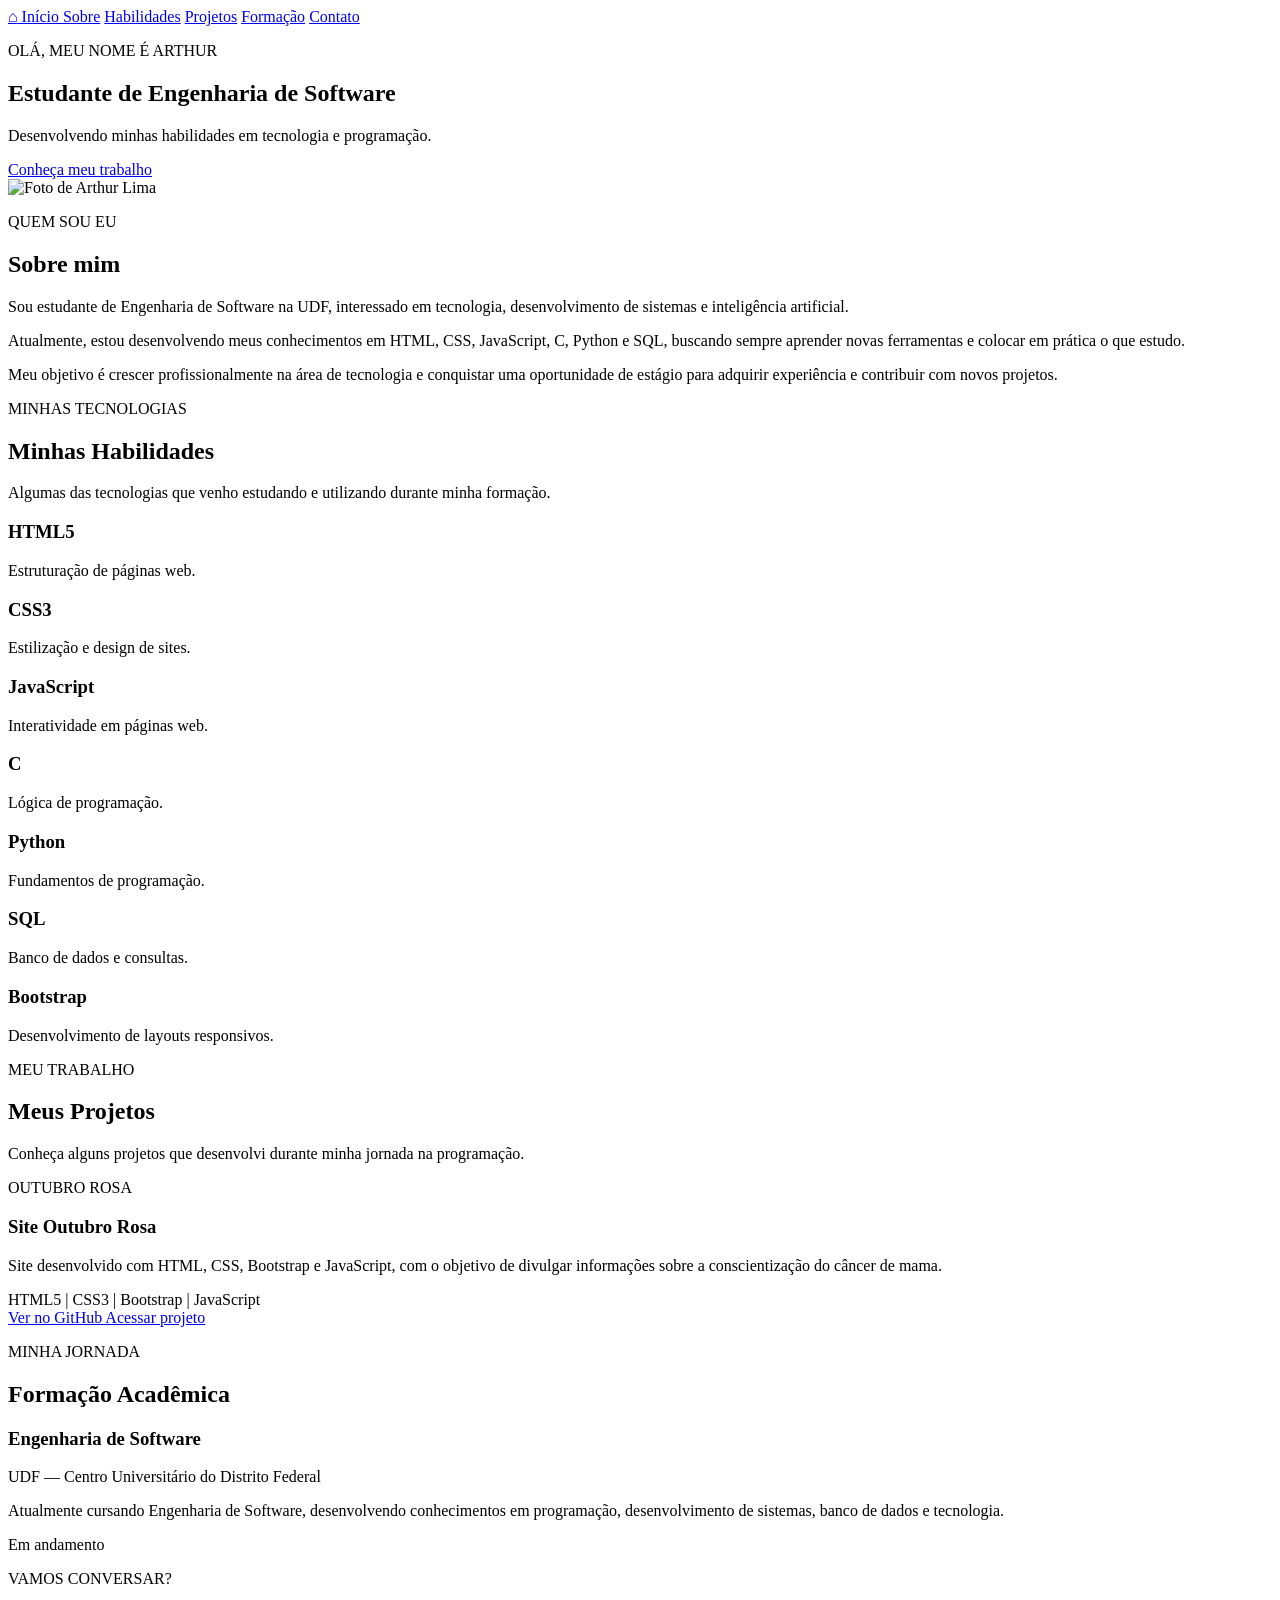
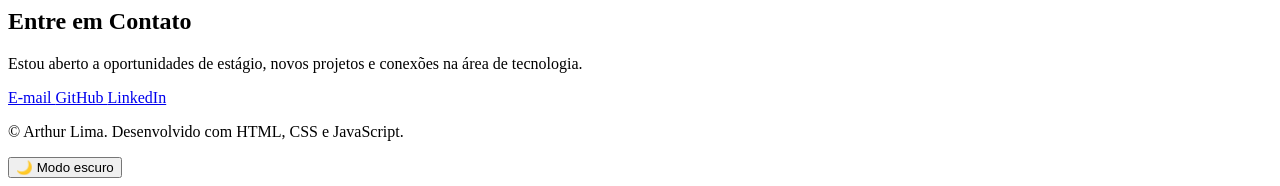
==== commit 8b4295b0: "Update index.html" ====
--- a/index.html
+++ b/index.html
@@ -1,3 +1,4 @@
+
 <!DOCTYPE html>
 <html lang="pt-BR">
 <head>
@@ -6,21 +7,18 @@
 
     <title>Arthur Lima | Desenvolvedor</title>
 
-    <!-- CSS -->
-    <link rel="stylesheet" href="css/style.css">
+    <link rel="stylesheet" href="style.css">
 </head>
 
 <body>
 
-    <!-- Menu de navegação -->
     <header>
         <nav>
-            <a href="#inicio" class="inicio-link">
-                <span class="icone-casa">⌂</span> Início
-            </a>
-
-            <a href="#sobre">Sobre</a>
-            <a href="#habilidades">Habilidades</a>
+           <a href="#inicio" class="inicio-link">
+    <span class="icone-casa">⌂</span> Início
+</a> 
+            <a href="#sobre">Sobre</a> 
+            <a href="#habilidades">Habilidades</a> 
             <a href="#projetos">Projetos</a>
             <a href="#formacao">Formação</a>
             <a href="#contato">Contato</a>
@@ -28,11 +26,8 @@
     </header>
 
     <main>
-
-        <!-- Início -->
         <section id="inicio">
             <div class="apresentacao">
-
                 <p>OLÁ, MEU NOME É ARTHUR</p>
 
                 <h2>
@@ -45,19 +40,16 @@
                 </p>
 
                 <a href="#sobre">Conheça meu trabalho</a>
-
-            </div>
-
-            <div class="foto">
-                <img src="img/minha-foto.jpg"
-                     alt="Foto de Arthur Lima">
-            </div>
-        </section>
-
-        <!-- Sobre mim -->
+            </div>
+
+           <div class="foto">
+                <img src="minha-foto.jpg"
+                alt="Foto de Arthur Lima">
+            </div>
+        </section>
+
         <section id="sobre">
             <div class="sobre-conteudo">
-
                 <p class="destaque">QUEM SOU EU</p>
 
                 <h2>Sobre mim</h2>
@@ -81,16 +73,13 @@
                     estágio para adquirir experiência e contribuir
                     com novos projetos.
                 </p>
-
-            </div>
-        </section>
-
-        <!-- Habilidades -->
+            </div>
+        </section>
+
         <section id="habilidades">
             <div class="habilidades-conteudo">
 
                 <p class="destaque">MINHAS TECNOLOGIAS</p>
-
                 <h2>Minhas Habilidades</h2>
 
                 <p class="descricao">
@@ -139,12 +128,10 @@
             </div>
         </section>
 
-        <!-- Projetos -->
         <section id="projetos">
             <div class="projetos-conteudo">
 
                 <p class="destaque">MEU TRABALHO</p>
-
                 <h2>Meus Projetos</h2>
 
                 <p class="descricao">
@@ -155,13 +142,11 @@
                 <div class="lista-projetos">
 
                     <div class="projeto">
-
                         <div class="projeto-imagem">
                             <span>OUTUBRO ROSA</span>
                         </div>
 
                         <div class="projeto-info">
-
                             <h3>Site Outubro Rosa</h3>
 
                             <p>
@@ -176,17 +161,14 @@
                             </div>
 
                             <a href="https://github.com/arthurbezerra868-oss/Site-Outubro-Rosa"
-                               target="_blank"
-                               rel="noopener noreferrer">
+                               target="_blank">
                                 Ver no GitHub
                             </a>
 
                             <a href="https://arthurbezerra868-oss.github.io/Site-Outubro-Rosa/"
-                               target="_blank"
-                               rel="noopener noreferrer">
+                               target="_blank">
                                 Acessar projeto
                             </a>
-
                         </div>
                     </div>
 
@@ -194,16 +176,13 @@
             </div>
         </section>
 
-        <!-- Formação -->
         <section id="formacao">
             <div class="formacao-conteudo">
 
                 <p class="destaque">MINHA JORNADA</p>
-
                 <h2>Formação Acadêmica</h2>
 
                 <div class="formacao-card">
-
                     <h3>Engenharia de Software</h3>
 
                     <p class="instituicao">
@@ -218,17 +197,15 @@
                     </p>
 
                     <span>Em andamento</span>
-
-                </div>
-            </div>
-        </section>
-
-        <!-- Contato -->
+                </div>
+
+            </div>
+        </section>
+
         <section id="contato">
             <div class="contato-conteudo">
 
                 <p class="destaque">VAMOS CONVERSAR?</p>
-
                 <h2>Entre em Contato</h2>
 
                 <p>
@@ -243,24 +220,22 @@
                     </a>
 
                     <a href="https://github.com/arthurbezerra868-oss"
-                       target="_blank"
-                       rel="noopener noreferrer">
+                       target="_blank">
                         GitHub
                     </a>
 
                     <a href="https://www.linkedin.com/in/arthur-lima-b80b7542b/"
-                       target="_blank"
-                       rel="noopener noreferrer">
+                       target="_blank">
                         LinkedIn
                     </a>
 
                 </div>
+
             </div>
         </section>
 
     </main>
 
-    <!-- Rodapé -->
     <footer>
         <p>
             © <span id="ano"></span> Arthur Lima.
@@ -268,8 +243,14 @@
         </p>
     </footer>
 
-    <!-- JavaScript -->
-    <script src="js/script.js"></script>
+    <!--Botão flutuante do tema-->
+    <button id="botaoTema" class="botao-tema" aria-label="Alternar tema">
+    <span id="iconeTema">🌙</span>
+    <span id="textoTema">Modo escuro</span>
+</button>
+    <!--JavaScript-->
+    <script src="script.js"></script>
 
 </body>
 </html>
+
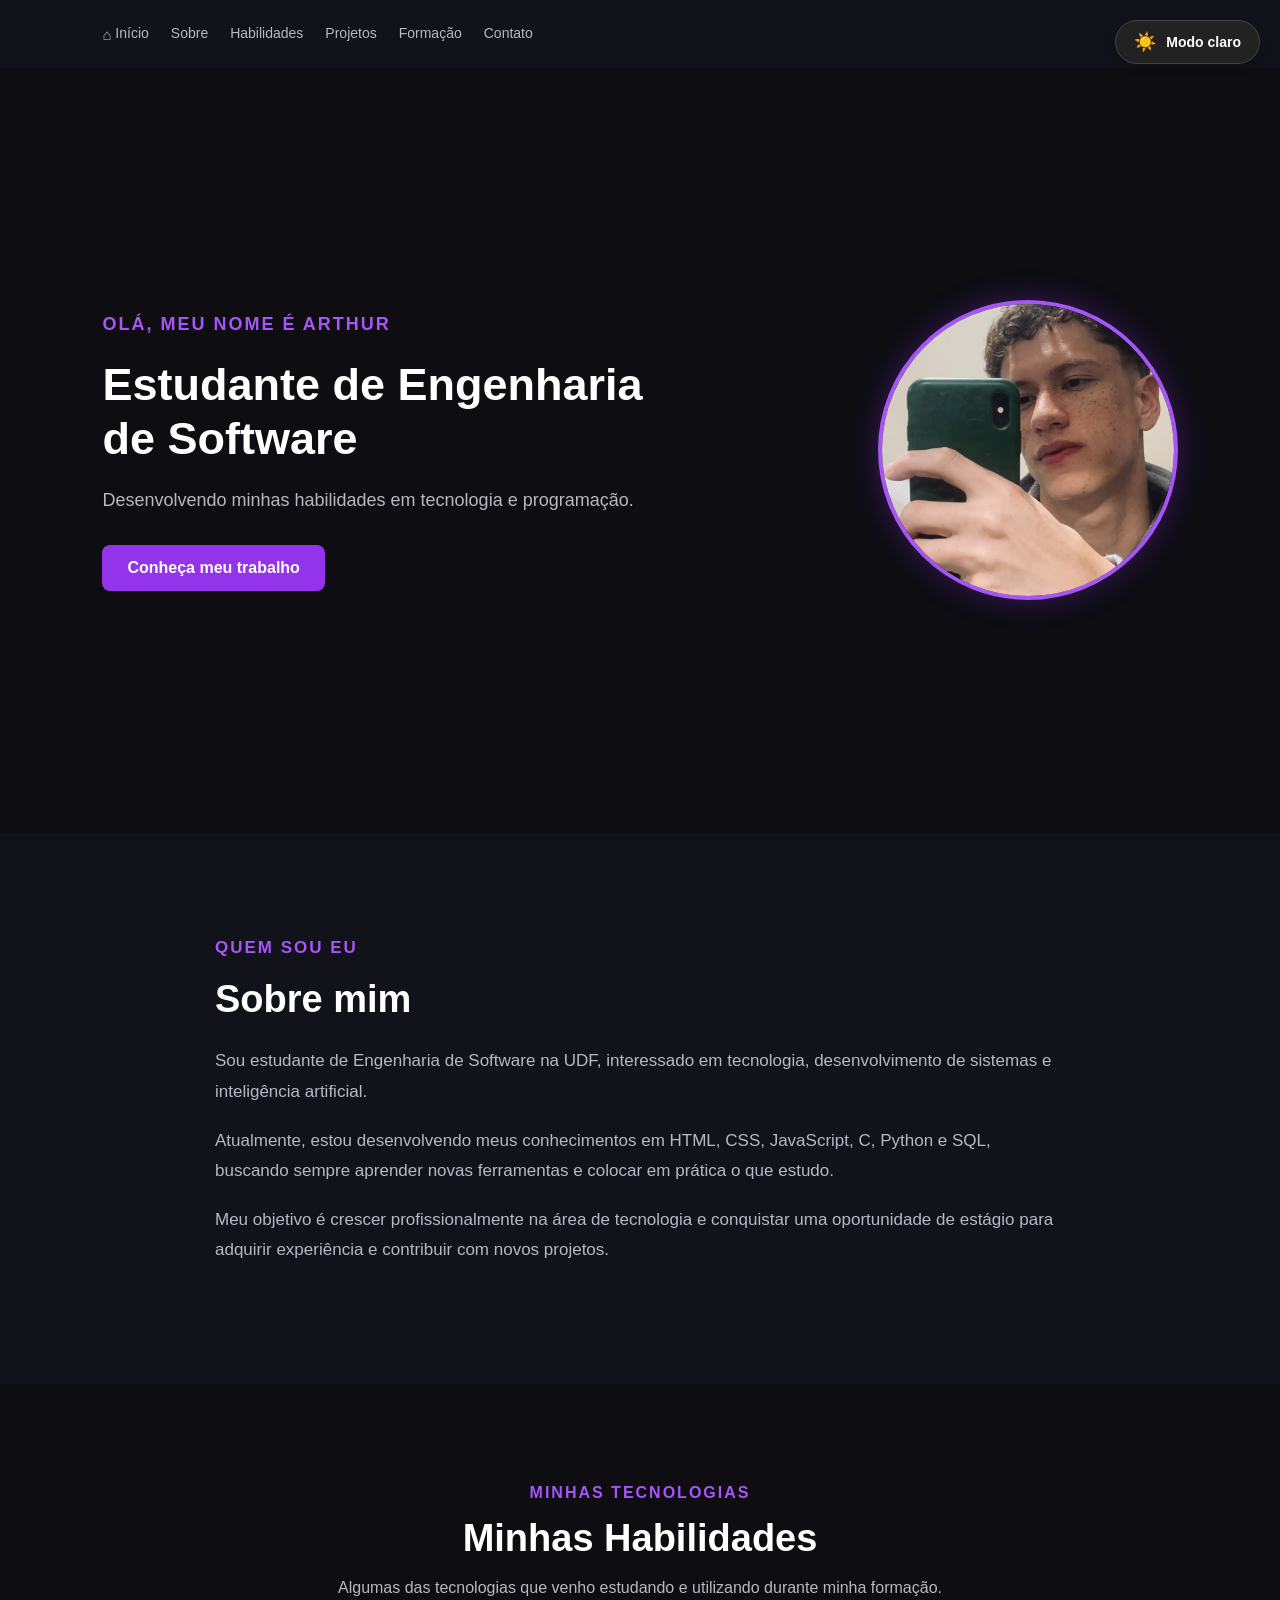
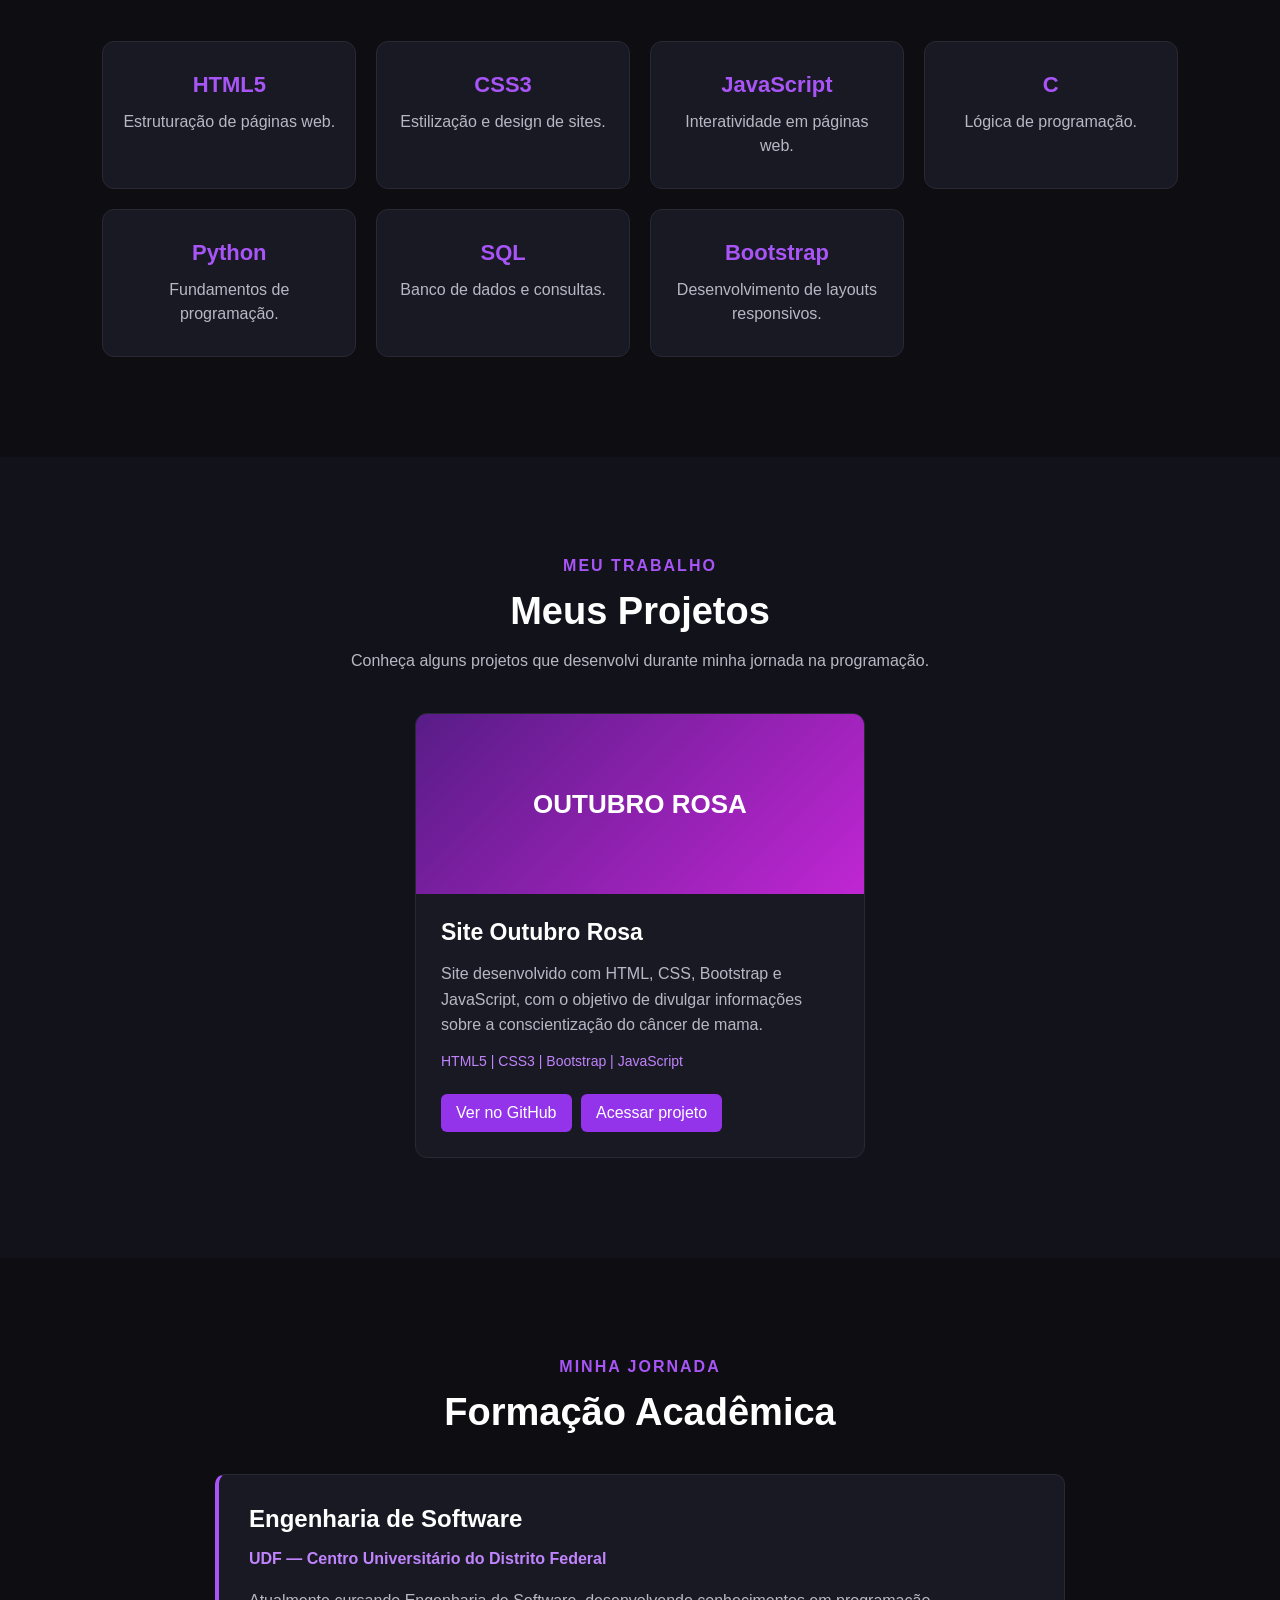
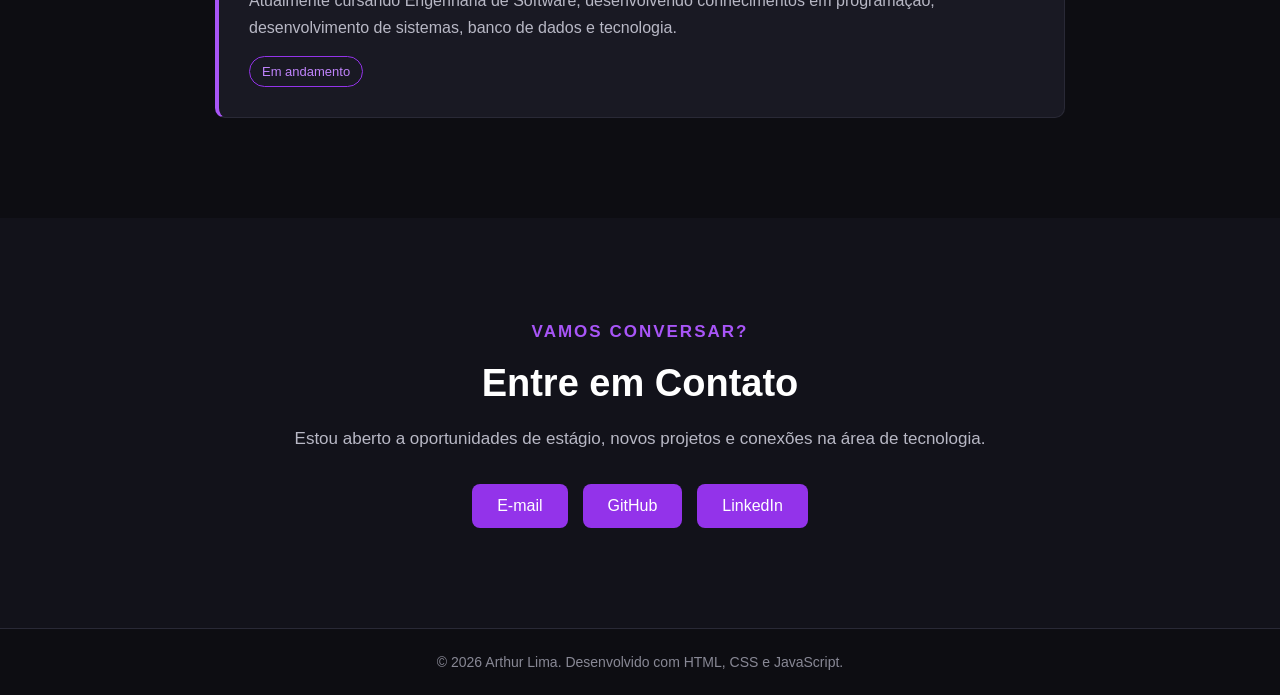
==== commit a18f762a: "Update index.html" ====
--- a/index.html
+++ b/index.html
@@ -7,7 +7,7 @@
 
     <title>Arthur Lima | Desenvolvedor</title>
 
-    <link rel="stylesheet" href="style.css">
+    <link rel="stylesheet" href="css/style.css">
 </head>
 
 <body>
@@ -43,7 +43,7 @@
             </div>
 
            <div class="foto">
-                <img src="minha-foto.jpg"
+                <img src="img/minha-foto.jpg"
                 alt="Foto de Arthur Lima">
             </div>
         </section>
@@ -249,7 +249,7 @@
     <span id="textoTema">Modo escuro</span>
 </button>
     <!--JavaScript-->
-    <script src="script.js"></script>
+    <script src="js/script.js"></script>
 
 </body>
 </html>
--- a/css/style.css
+++ b/css/style.css
@@ -0,0 +1,745 @@
+
+/* CONFIGURAÇÕES GERAIS */
+* {
+    margin: 0;
+    padding: 0;
+    box-sizing: border-box;
+    font-family: Arial, Helvetica, sans-serif;
+}
+
+html {
+    scroll-behavior: smooth;
+}
+
+body {
+    background-color: #0d0d12;
+    color: #ffffff;
+}
+
+/* CABEÇALHO */
+header {
+    width: 100%;
+    padding: 25px 8%;
+    background-color:#12121a;
+}
+
+header h1 {
+    font-size: 28px;
+    letter-spacing: 2px;
+}
+
+header h1 span {
+    color: #a855f7;
+}
+
+/* SEÇÃO INICIAL */
+#inicio {
+    min-height: 85vh;
+    display: flex;
+    align-items: center;
+    justify-content: space-between;
+    padding: 60px 8%;
+    gap: 40px;
+}
+
+.apresentacao {
+    max-width: 600px;
+}
+
+.apresentacao p:first-child {
+    color: #a855f7;
+    font-weight: bold;
+    letter-spacing: 2px;
+    margin-bottom: 20px;
+}
+
+.apresentacao h2 {
+    font-size: 45px;
+    line-height: 1.2;
+    margin-bottom: 20px;
+}
+
+.apresentacao p {
+    color: #b8b8c5;
+    font-size: 18px;
+    line-height: 1.6;
+    margin-bottom: 30px;
+}
+
+/* BOTÃO */
+.apresentacao a {
+    display: inline-block;
+    text-decoration: none;
+    background-color: #9333ea;
+    color: #ffffff;
+    padding: 14px 25px;
+    border-radius: 8px;
+    font-weight: bold;
+    transition: 0.3s;
+}
+
+.apresentacao a:hover {
+    background-color: #7e22ce;
+    transform: translateY(-3px);
+}
+
+/* FOTO */
+.foto {
+    width: 300px;
+    height: 300px;
+    border: 4px solid #a855f7;
+    border-radius: 50%;
+    overflow: hidden;
+    box-shadow: 0 0 30px #9333ea55;
+    flex-shrink: 0;
+}
+
+.foto img {
+    width: 100%;
+    height: 100%;
+    object-fit: cover;
+}
+
+/* RESPONSIVIDADE */
+@media (max-width: 768px) {
+    #inicio {
+        flex-direction: column-reverse;
+        text-align: center;
+        justify-content: center;
+    }
+
+    .apresentacao h2 {
+        font-size: 32px;
+    }
+
+    .foto {
+        width: 220px;
+        height: 220px;
+    }
+}
+
+
+/* SEÇÃO SOBRE MIM */
+#sobre {
+    padding: 100px 8%;
+    background-color: #12121a;
+}
+
+.sobre-conteudo {
+    max-width: 850px;
+    margin: auto;
+}
+
+.sobre-conteudo .destaque {
+    color: #a855f7;
+    font-weight: bold;
+    letter-spacing: 2px;
+    margin-bottom: 15px;
+}
+
+.sobre-conteudo h2 {
+    font-size: 38px;
+    margin-bottom: 25px;
+}
+
+.sobre-conteudo p {
+    color: #b8b8c5;
+    font-size: 17px;
+    line-height: 1.8;
+    margin-bottom: 18px;
+}
+
+
+/* SEÇÃO HABILIDADES */
+#habilidades {
+    padding: 100px 8%;
+    background-color: #0d0d12;
+}
+
+.habilidades-conteudo {
+    max-width: 1100px;
+    margin: auto;
+    text-align: center;
+}
+
+.habilidades-conteudo .destaque {
+    color: #a855f7;
+    font-weight: bold;
+    letter-spacing: 2px;
+    margin-bottom: 15px;
+}
+
+.habilidades-conteudo h2 {
+    font-size: 38px;
+    margin-bottom: 15px;
+}
+
+.descricao {
+    color: #b8b8c5;
+    margin-bottom: 40px;
+    line-height: 1.6;
+}
+
+.lista-habilidades {
+    display: grid;
+    grid-template-columns: repeat(auto-fit, minmax(220px, 1fr));
+    gap: 20px;
+}
+
+.habilidade {
+    background-color: #191923;
+    padding: 30px 20px;
+    border: 1px solid #292936;
+    border-radius: 12px;
+    transition: 0.3s;
+}
+
+.habilidade:hover {
+    border-color: #a855f7;
+    transform: translateY(-5px);
+    box-shadow: 0 0 20px #9333ea33;
+}
+
+.habilidade h3 {
+    color: #a855f7;
+    margin-bottom: 12px;
+    font-size: 22px;
+}
+
+.habilidade p {
+    color: #b8b8c5;
+    line-height: 1.5;
+}
+
+
+/* SEÇÃO PROJETOS */
+#projetos {
+    padding: 100px 8%;
+    background-color: #12121a;
+}
+
+.projetos-conteudo {
+    max-width: 1100px;
+    margin: auto;
+    text-align: center;
+}
+
+.projetos-conteudo .destaque {
+    color: #a855f7;
+    font-weight: bold;
+    letter-spacing: 2px;
+    margin-bottom: 15px;
+}
+
+.projetos-conteudo h2 {
+    font-size: 38px;
+    margin-bottom: 15px;
+}
+
+.lista-projetos {
+    display: grid;
+    grid-template-columns: repeat(auto-fit, minmax(280px, 450px));
+    justify-content: center;
+    margin-top: 40px;
+}
+
+.projeto {
+    background-color: #191923;
+    border: 1px solid #292936;
+    border-radius: 12px;
+    overflow: hidden;
+    text-align: left;
+    transition: 0.3s;
+}
+
+.projeto:hover {
+    transform: translateY(-5px);
+    border-color: #a855f7;
+}
+
+.projeto-imagem {
+    height: 180px;
+    background: linear-gradient(135deg, #581c87, #c026d3);
+    display: flex;
+    align-items: center;
+    justify-content: center;
+}
+
+.projeto-imagem span {
+    font-size: 26px;
+    font-weight: bold;
+    color: white;
+}
+
+.projeto-info {
+    padding: 25px;
+}
+
+.projeto-info h3 {
+    color: #ffffff;
+    font-size: 23px;
+    margin-bottom: 15px;
+}
+
+.projeto-info p {
+    color: #b8b8c5;
+    line-height: 1.6;
+    margin-bottom: 15px;
+}
+
+.tecnologias {
+    color: #c084fc;
+    font-size: 14px;
+    margin-bottom: 20px;
+}
+
+.projeto-info a {
+    display: inline-block;
+    color: #ffffff;
+    background-color: #9333ea;
+    padding: 10px 15px;
+    border-radius: 6px;
+    text-decoration: none;
+    margin: 5px 5px 0 0;
+    transition: 0.3s;
+}
+
+.projeto-info a:hover {
+    background-color: #7e22ce;
+}
+
+
+/* SEÇÃO FORMAÇÃO */
+#formacao {
+    padding: 100px 8%;
+    background-color: #0d0d12;
+}
+
+.formacao-conteudo {
+    max-width: 850px;
+    margin: auto;
+    text-align: center;
+}
+
+.formacao-conteudo .destaque {
+    color: #a855f7;
+    font-weight: bold;
+    letter-spacing: 2px;
+    margin-bottom: 15px;
+}
+
+.formacao-conteudo h2 {
+    font-size: 38px;
+    margin-bottom: 40px;
+}
+
+.formacao-card {
+    background-color: #191923;
+    border: 1px solid #292936;
+    border-left: 4px solid #a855f7;
+    border-radius: 10px;
+    padding: 30px;
+    text-align: left;
+}
+
+.formacao-card h3 {
+    font-size: 24px;
+    margin-bottom: 12px;
+}
+
+.formacao-card p {
+    color: #b8b8c5;
+    line-height: 1.7;
+    margin-bottom: 15px;
+}
+
+.formacao-card .instituicao {
+    color: #c084fc;
+    font-weight: bold;
+}
+
+.formacao-card span {
+    display: inline-block;
+    color: #c084fc;
+    border: 1px solid #9333ea;
+    padding: 7px 12px;
+    border-radius: 20px;
+    font-size: 13px;
+}
+
+
+/* SEÇÃO CONTATO */
+#contato {
+    padding: 100px 8%;
+    background-color: #12121a;
+}
+
+.contato-conteudo {
+    max-width: 800px;
+    margin: auto;
+    text-align: center;
+}
+
+.contato-conteudo .destaque {
+    color: #a855f7;
+    font-weight: bold;
+    letter-spacing: 2px;
+    margin-bottom: 15px;
+}
+
+.contato-conteudo h2 {
+    font-size: 38px;
+    margin-bottom: 20px;
+}
+
+.contato-conteudo p {
+    color: #b8b8c5;
+    font-size: 17px;
+    line-height: 1.7;
+    margin-bottom: 30px;
+}
+
+.contato-links {
+    display: flex;
+    justify-content: center;
+    flex-wrap: wrap;
+    gap: 15px;
+}
+
+.contato-links a {
+    color: white;
+    background-color: #9333ea;
+    text-decoration: none;
+    padding: 13px 25px;
+    border-radius: 8px;
+    transition: 0.3s;
+}
+
+.contato-links a:hover {
+    background-color: #7e22ce;
+    transform: translateY(-3px);
+}
+
+
+/* MENU DE NAVEGAÇÃO */
+header {
+    display: flex;
+    align-items: center;
+    justify-content: space-between;
+    gap: 25px;
+}
+
+header nav {
+    display: flex;
+    flex-wrap: wrap;
+    gap: 22px;
+}
+
+header nav a {
+    color: #b8b8c5;
+    text-decoration: none;
+    font-size: 14px;
+    transition: 0.3s;
+}
+
+header nav a:hover {
+    color: #a855f7;
+}
+
+
+/* RODAPÉ */
+footer {
+    background-color: #0d0d12;
+    border-top: 1px solid #292936;
+    padding: 25px 8%;
+    text-align: center;
+}
+
+footer p {
+    color: #888895;
+    font-size: 14px;
+}
+
+
+/* AJUSTES PARA CELULARES */
+@media (max-width: 768px) {
+
+    header {
+        flex-direction: column;
+        padding: 25px 5%;
+    }
+
+    header nav {
+        justify-content: center;
+        gap: 15px;
+    }
+
+    header nav a {
+        font-size: 13px;
+    }
+
+    #sobre,
+    #habilidades,
+    #projetos,
+    #formacao,
+    #contato {
+        padding: 70px 6%;
+    }
+
+    .sobre-conteudo h2,
+    .habilidades-conteudo h2,
+    .projetos-conteudo h2,
+    .formacao-conteudo h2,
+    .contato-conteudo h2 {
+        font-size: 30px;
+    }
+
+    .formacao-card {
+        padding: 22px;
+    }
+}
+
+header {
+    position: sticky;
+    top: 0;
+    z-index: 1000;
+}
+
+section {
+    scroll-margin-top: 90px;
+}
+
+.icone-casa {
+    font-size: 15px;
+    vertical-align: middle;
+}
+
+
+/* ANIMAÇÕES DO PORTFÓLIO */
+
+/* Entrada suave da apresentação */
+.apresentacao {
+    animation: aparecer 1s ease forwards;
+}
+
+/* Animação da foto */
+.foto {
+    animation: flutuar 4s ease-in-out infinite;
+}
+
+/* Animação dos títulos */
+.sobre-conteudo,
+.habilidades-conteudo,
+.projetos-conteudo,
+.formacao-conteudo,
+.contato-conteudo {
+    animation: aparecer 1.2s ease;
+}
+
+/* Movimento de entrada */
+@keyframes aparecer {
+    from {
+        opacity: 0;
+        transform: translateY(30px);
+    }
+
+    to {
+        opacity: 1;
+        transform: translateY(0);
+    }
+}
+
+/* Movimento suave da foto */
+@keyframes flutuar {
+    0%, 100% {
+        transform: translateY(0);
+    }
+
+    50% {
+        transform: translateY(-12px);
+    }
+}
+
+/* ==========================================
+   BOTÃO DE ALTERNÂNCIA DE TEMA
+   MODO CLARO / MODO ESCURO
+========================================== */
+
+#botaoTema {
+    position: fixed;
+    top: 20px;
+    right: 20px;
+
+    z-index: 99999;
+
+    display: flex;
+    align-items: center;
+    justify-content: center;
+    gap: 10px;
+
+    padding: 12px 18px;
+
+    border: 1px solid #ddd;
+    border-radius: 50px;
+
+    background-color: #222;
+    color: #fff;
+
+    font-family: Arial, Helvetica, sans-serif;
+    font-size: 14px;
+    font-weight: bold;
+
+    cursor: pointer;
+
+    box-shadow: 0 4px 10px rgba(0, 0, 0, 0.20);
+
+    transition:
+        background-color 0.3s ease,
+        color 0.3s ease,
+        transform 0.3s ease,
+        box-shadow 0.3s ease;
+}
+
+/* EFEITO AO PASSAR O MOUSE */
+
+#botaoTema:hover {
+    transform: translateY(-3px) scale(1.05);
+    box-shadow: 0 0 20px #a855f7;
+    border-color: #a855f7;
+}
+
+/* ÍCONE DO BOTÃO */
+
+#iconeTema {
+    font-size: 18px;
+    line-height: 1;
+}
+
+/* TEXTO DO BOTÃO */
+
+#textoTema {
+    white-space: nowrap;
+}
+
+/* BOTÃO NO TEMA ESCURO - PADRÃO */
+body:not(.claro) #botaoTema {
+    background-color: #222;
+    color: #fff;
+    border-color: #444;
+}
+
+/* BOTÃO NO TEMA CLARO */
+body.claro #botaoTema {
+    background-color: #ffffff;
+    color: #222;
+    border-color: #ccc;
+}
+
+/* EFEITO DE CLIQUE */
+
+#botaoTema:active {
+    transform: scale(0.95);
+}
+
+/* ACESSIBILIDADE: FOCO PELO TECLADO */
+
+#botaoTema:focus-visible {
+    outline: 3px solid #ff69b4;
+    outline-offset: 4px;
+}
+
+/* RESPONSIVIDADE PARA CELULARES */
+
+@media (max-width: 600px) {
+
+    #botaoTema {
+        top: 15px;
+        right: 15px;
+
+        padding: 10px 14px;
+
+        font-size: 12px;
+        gap: 8px;
+    }
+
+    #iconeTema {
+        font-size: 16px;
+    }
+}
+
+/* CELULARES COM TELAS MUITO PEQUENAS */
+
+@media (max-width: 380px) {
+
+    #botaoTema {
+        top: 10px;
+        right: 10px;
+
+        padding: 9px 12px;
+        font-size: 11px;
+    }
+}
+/* ==========================================
+   MODO CLARO DO PORTFÓLIO
+========================================== */
+
+body.claro {
+    background-color: #f5f5f5;
+    color: #222222;
+}
+
+body.claro header {
+    background-color: #ffffff;
+}
+
+body.claro header nav a {
+    color: #444444;
+}
+
+body.claro #inicio,
+body.claro #habilidades,
+body.claro #formacao {
+    background-color: #f5f5f5;
+}
+
+body.claro #sobre,
+body.claro #projetos,
+body.claro #contato {
+    background-color: #ffffff;
+}
+
+body.claro .apresentacao p,
+body.claro .sobre-conteudo p,
+body.claro .habilidade p,
+body.claro .descricao,
+body.claro .projeto-info p,
+body.claro .formacao-card p,
+body.claro .contato-conteudo p {
+    color: #555555;
+}
+
+body.claro .habilidade,
+body.claro .projeto,
+body.claro .formacao-card {
+    background-color: #ffffff;
+    border-color: #dddddd;
+}
+
+body.claro .projeto-info h3,
+body.claro .formacao-card h3,
+body.claro .sobre-conteudo h2,
+body.claro .habilidades-conteudo h2,
+body.claro .projetos-conteudo h2,
+body.claro .formacao-conteudo h2,
+body.claro .contato-conteudo h2 {
+    color: #222222;
+}
+
+body.claro footer {
+    background-color: #ffffff;
+    border-top-color: #dddddd;
+}
+
+body.claro footer p {
+    color: #666666;
+}
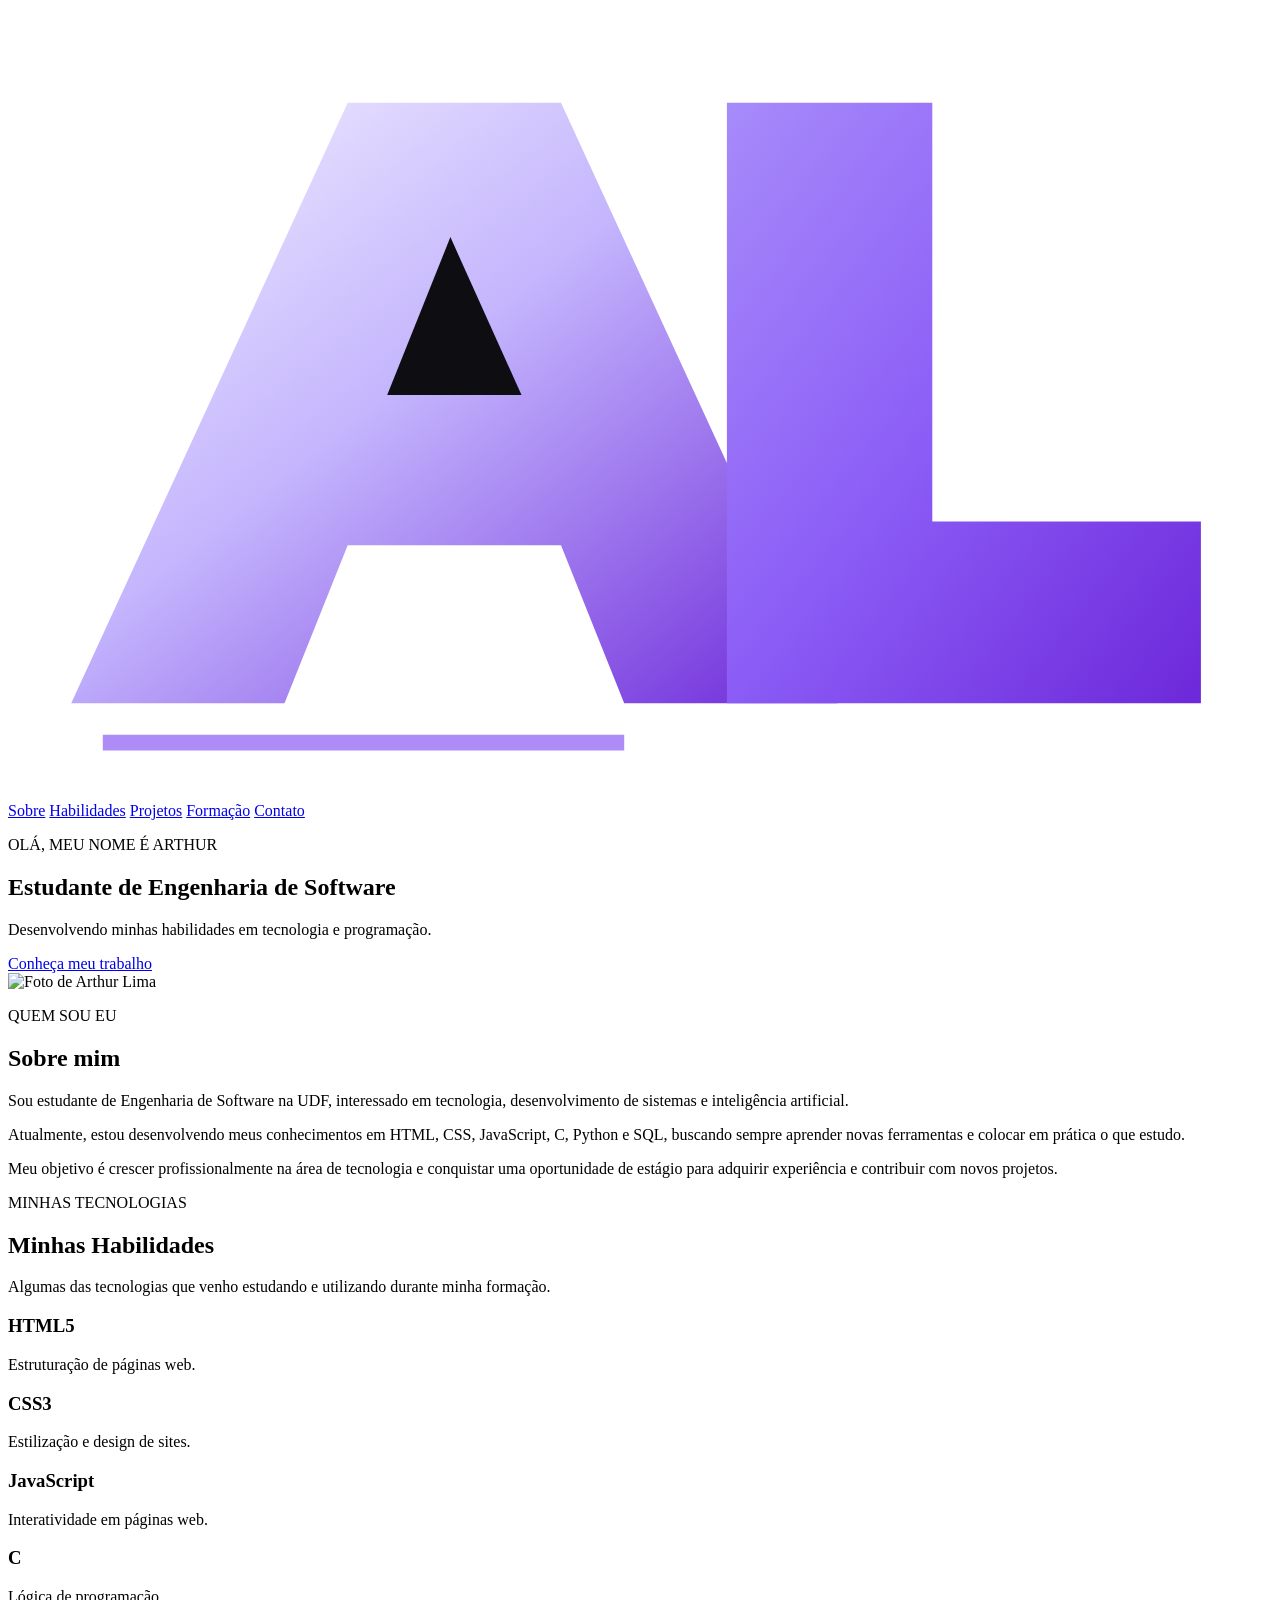
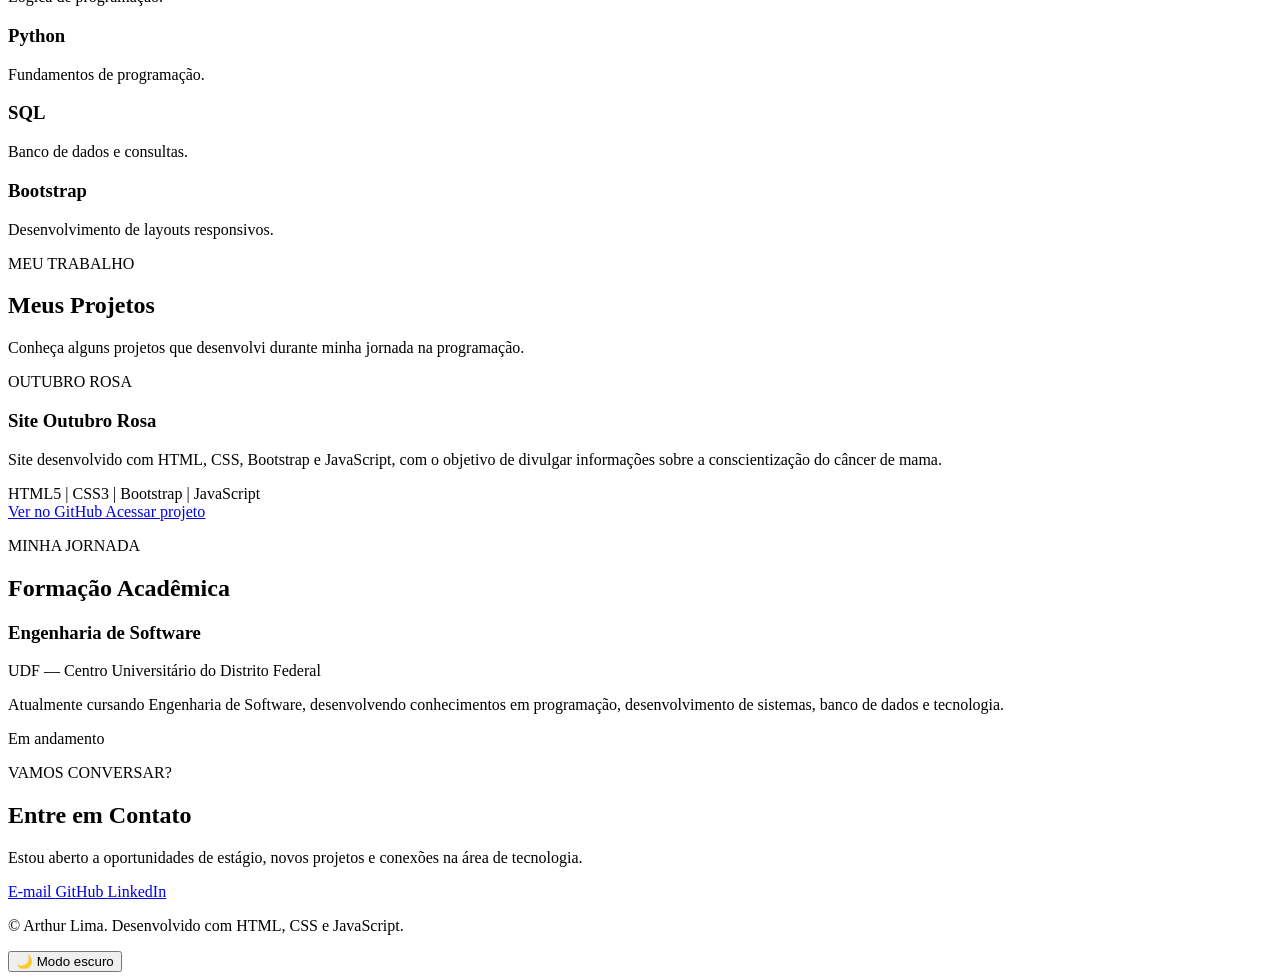
==== commit 269832f1: "Update index.html" ====
--- a/index.html
+++ b/index.html
@@ -7,15 +7,55 @@
 
     <title>Arthur Lima | Desenvolvedor</title>
 
-    <link rel="stylesheet" href="css/style.css">
+    <link rel="stylesheet" href="style.css">
 </head>
 
 <body>
 
     <header>
         <nav>
+            <!-- LOGO ARTHUR LIMA -->
+    <a href="#inicio" class="logo" aria-label="Arthur Lima - Início">
+    <svg class="logo-svg" viewBox="0 0 160 100" xmlns="http://www.w3.org/2000/svg">
+
+        <!-- A metálico -->
+        <path d="M8 88 L43 12 H70 L105 88 H78 L70 68 H43 L35 88 Z"
+              fill="url(#prataLogo)"/>
+
+        <!-- Interior do A -->
+        <path d="M48 49 H65 L56 29 Z"
+              fill="#0d0d12"/>
+
+        <!-- L azul: haste vertical e base horizontal -->
+        <path d="M91 12 H117 V65 H151 V88 H91 Z"
+              fill="url(#azulLogo)"/>
+
+        <!-- Detalhes tecnológicos -->
+        <path d="M12 93 H78"
+              stroke="#8b5cf6"
+              stroke-width="2"
+              opacity="0.7"/>
+
+      <defs>
+    <!-- Prata com toque roxo -->
+    <linearGradient id="prataLogo" x1="0" y1="0" x2="1" y2="1">
+        <stop offset="0%" stop-color="#F5F3FF"/>
+        <stop offset="45%" stop-color="#C4B5FD"/>
+        <stop offset="100%" stop-color="#6D28D9"/>
+    </linearGradient>
+
+    <!-- Roxo do portfólio -->
+    <linearGradient id="azulLogo" x1="0" y1="0" x2="1" y2="1">
+        <stop offset="0%" stop-color="#A78BFA"/>
+        <stop offset="50%" stop-color="#8B5CF6"/>
+        <stop offset="100%" stop-color="#6D28D9"/>
+    </linearGradient>
+</defs>
+
+    </svg>
+</a>
+
            <a href="#inicio" class="inicio-link">
-    <span class="icone-casa">⌂</span> Início
 </a> 
             <a href="#sobre">Sobre</a> 
             <a href="#habilidades">Habilidades</a> 
@@ -43,7 +83,7 @@
             </div>
 
            <div class="foto">
-                <img src="img/minha-foto.jpg"
+                <img src="minha-foto.jpg"
                 alt="Foto de Arthur Lima">
             </div>
         </section>
@@ -249,7 +289,7 @@
     <span id="textoTema">Modo escuro</span>
 </button>
     <!--JavaScript-->
-    <script src="js/script.js"></script>
+    <script src="script.js"></script>
 
 </body>
 </html>
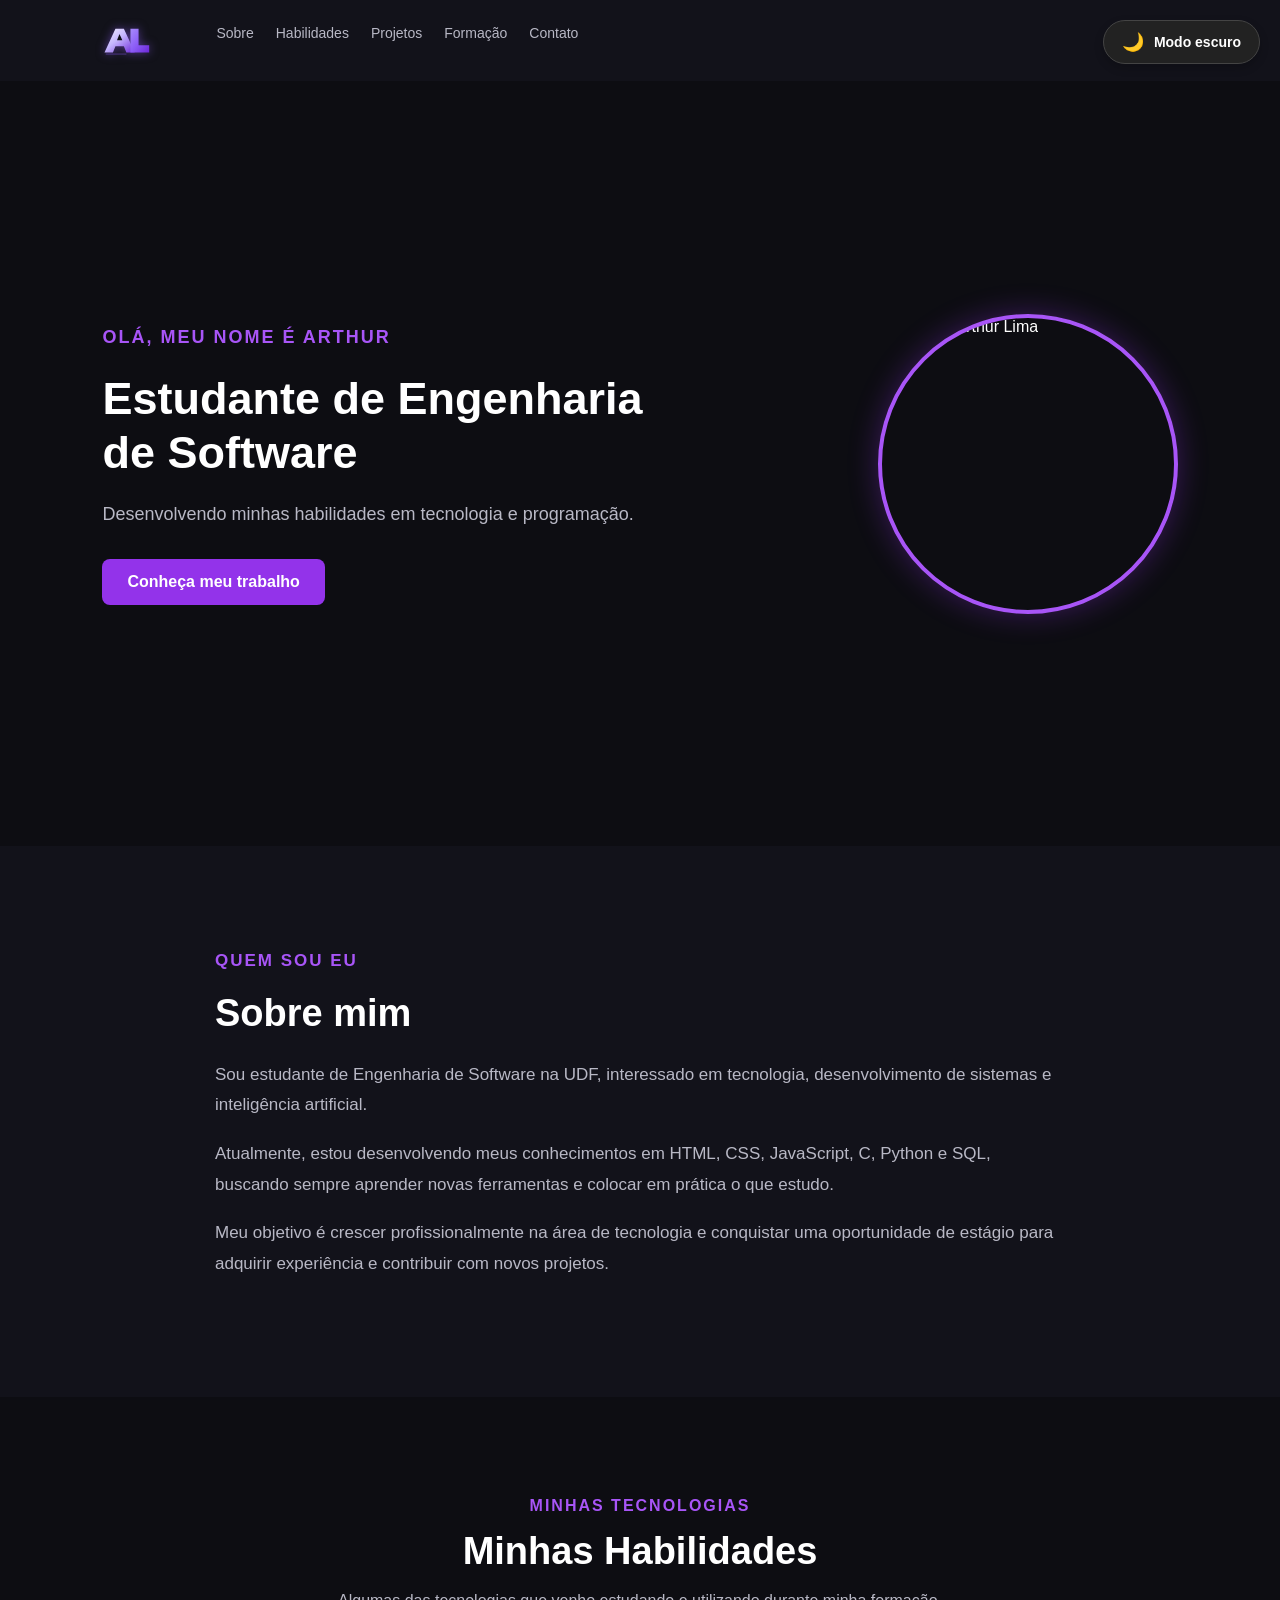
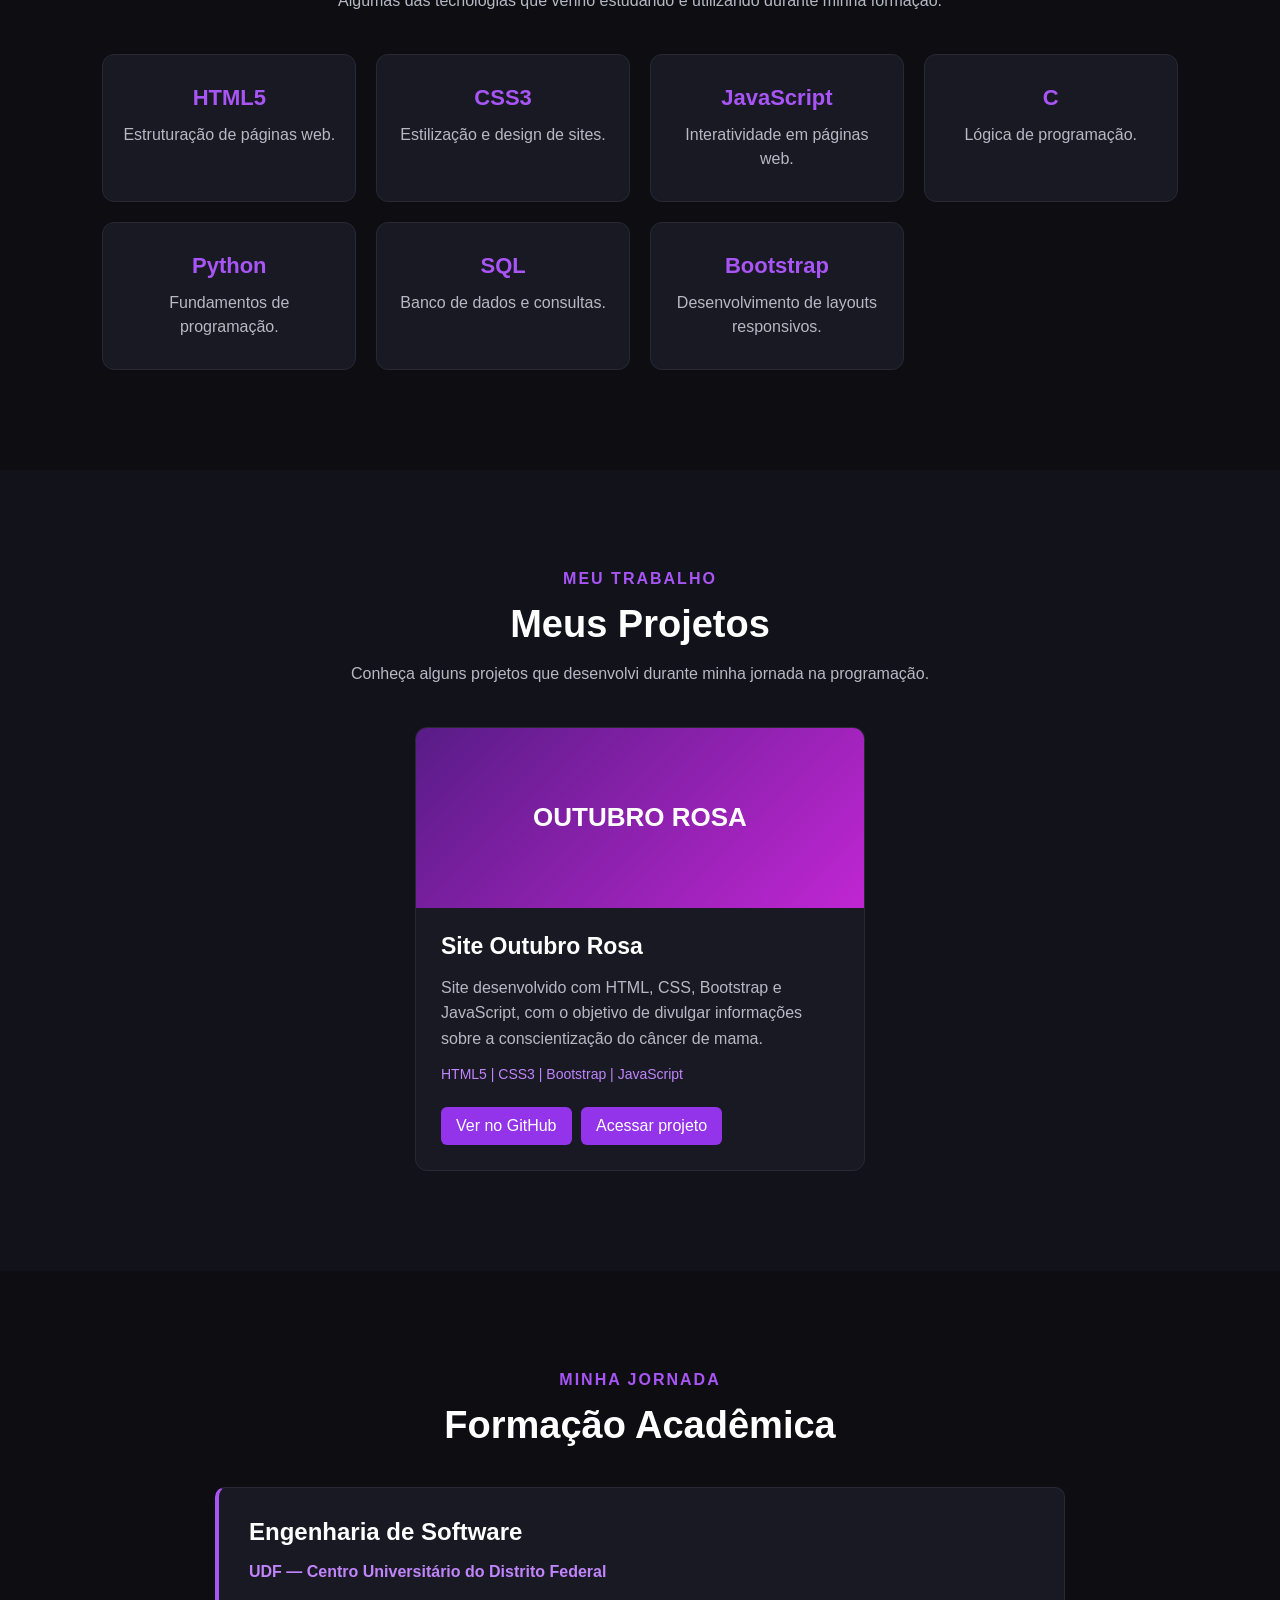
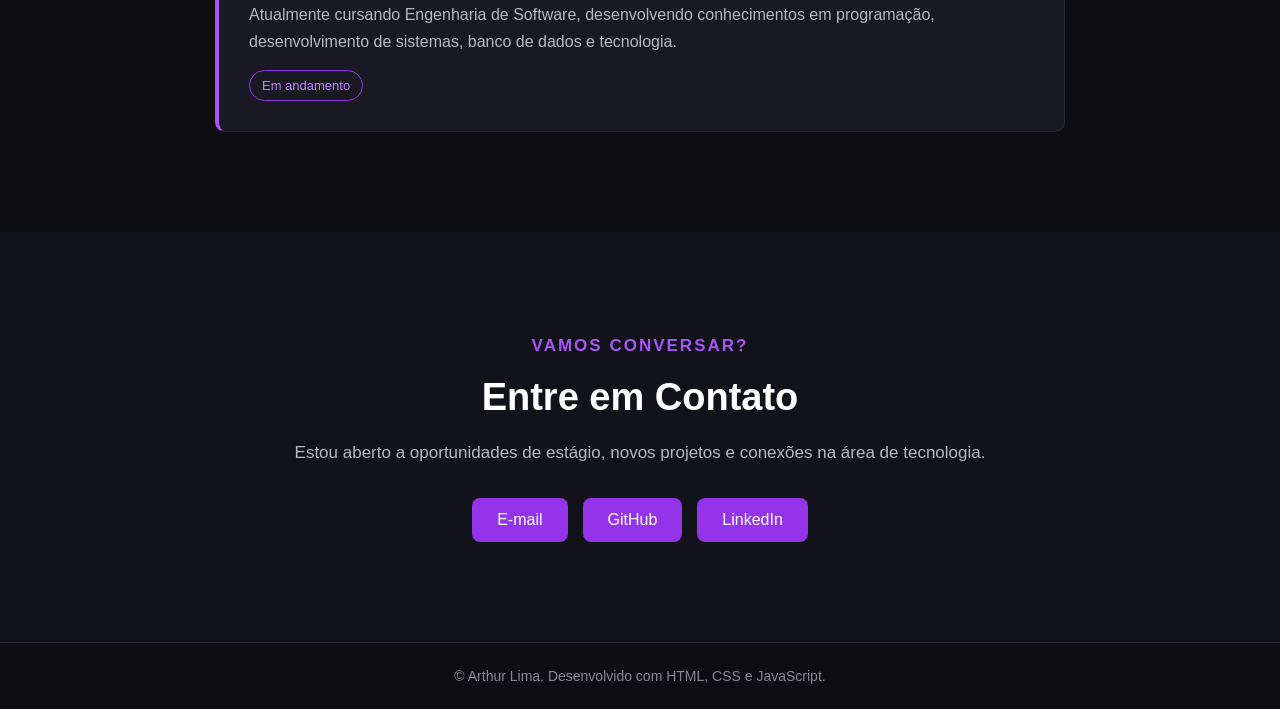
==== commit 22613f44: "Update stylesheet link path in index.html" ====
--- a/index.html
+++ b/index.html
@@ -7,7 +7,7 @@
 
     <title>Arthur Lima | Desenvolvedor</title>
 
-    <link rel="stylesheet" href="style.css">
+    <link rel="stylesheet" href="css/style.css">
 </head>
 
 <body>
--- a/css/style.css
+++ b/css/style.css
@@ -0,0 +1,808 @@
+
+/* CONFIGURAÇÕES GERAIS */
+* {
+    margin: 0;
+    padding: 0;
+    box-sizing: border-box;
+    font-family: Arial, Helvetica, sans-serif;
+}
+
+html {
+    scroll-behavior: smooth;
+}
+
+body {
+    background-color: #0d0d12;
+    color: #ffffff;
+}
+
+/* CABEÇALHO */
+header {
+    width: 100%;
+    padding: 25px 8%;
+    background-color:#12121a;
+}
+
+header h1 {
+    font-size: 28px;
+    letter-spacing: 2px;
+}
+
+header h1 span {
+    color: #a855f7;
+}
+
+/* SEÇÃO INICIAL */
+#inicio {
+    min-height: 85vh;
+    display: flex;
+    align-items: center;
+    justify-content: space-between;
+    padding: 60px 8%;
+    gap: 40px;
+}
+
+.apresentacao {
+    max-width: 600px;
+}
+
+.apresentacao p:first-child {
+    color: #a855f7;
+    font-weight: bold;
+    letter-spacing: 2px;
+    margin-bottom: 20px;
+}
+
+.apresentacao h2 {
+    font-size: 45px;
+    line-height: 1.2;
+    margin-bottom: 20px;
+}
+
+.apresentacao p {
+    color: #b8b8c5;
+    font-size: 18px;
+    line-height: 1.6;
+    margin-bottom: 30px;
+}
+
+/* BOTÃO */
+.apresentacao a {
+    display: inline-block;
+    text-decoration: none;
+    background-color: #9333ea;
+    color: #ffffff;
+    padding: 14px 25px;
+    border-radius: 8px;
+    font-weight: bold;
+    transition: 0.3s;
+}
+
+.apresentacao a:hover {
+    background-color: #7e22ce;
+    transform: translateY(-3px);
+}
+
+/* FOTO */
+.foto {
+    width: 300px;
+    height: 300px;
+    border: 4px solid #a855f7;
+    border-radius: 50%;
+    overflow: hidden;
+    box-shadow: 0 0 30px #9333ea55;
+    flex-shrink: 0;
+}
+
+.foto img {
+    width: 100%;
+    height: 100%;
+    object-fit: cover;
+}
+
+/* RESPONSIVIDADE */
+@media (max-width: 768px) {
+    #inicio {
+        flex-direction: column-reverse;
+        text-align: center;
+        justify-content: center;
+    }
+
+    .apresentacao h2 {
+        font-size: 32px;
+    }
+
+    .foto {
+        width: 220px;
+        height: 220px;
+    }
+}
+
+
+/* SEÇÃO SOBRE MIM */
+#sobre {
+    padding: 100px 8%;
+    background-color: #12121a;
+}
+
+.sobre-conteudo {
+    max-width: 850px;
+    margin: auto;
+}
+
+.sobre-conteudo .destaque {
+    color: #a855f7;
+    font-weight: bold;
+    letter-spacing: 2px;
+    margin-bottom: 15px;
+}
+
+.sobre-conteudo h2 {
+    font-size: 38px;
+    margin-bottom: 25px;
+}
+
+.sobre-conteudo p {
+    color: #b8b8c5;
+    font-size: 17px;
+    line-height: 1.8;
+    margin-bottom: 18px;
+}
+
+
+/* SEÇÃO HABILIDADES */
+#habilidades {
+    padding: 100px 8%;
+    background-color: #0d0d12;
+}
+
+.habilidades-conteudo {
+    max-width: 1100px;
+    margin: auto;
+    text-align: center;
+}
+
+.habilidades-conteudo .destaque {
+    color: #a855f7;
+    font-weight: bold;
+    letter-spacing: 2px;
+    margin-bottom: 15px;
+}
+
+.habilidades-conteudo h2 {
+    font-size: 38px;
+    margin-bottom: 15px;
+}
+
+.descricao {
+    color: #b8b8c5;
+    margin-bottom: 40px;
+    line-height: 1.6;
+}
+
+.lista-habilidades {
+    display: grid;
+    grid-template-columns: repeat(auto-fit, minmax(220px, 1fr));
+    gap: 20px;
+}
+
+.habilidade {
+    background-color: #191923;
+    padding: 30px 20px;
+    border: 1px solid #292936;
+    border-radius: 12px;
+    transition: 0.3s;
+}
+
+.habilidade:hover {
+    border-color: #a855f7;
+    transform: translateY(-5px);
+    box-shadow: 0 0 20px #9333ea33;
+}
+
+.habilidade h3 {
+    color: #a855f7;
+    margin-bottom: 12px;
+    font-size: 22px;
+}
+
+.habilidade p {
+    color: #b8b8c5;
+    line-height: 1.5;
+}
+
+
+/* SEÇÃO PROJETOS */
+#projetos {
+    padding: 100px 8%;
+    background-color: #12121a;
+}
+
+.projetos-conteudo {
+    max-width: 1100px;
+    margin: auto;
+    text-align: center;
+}
+
+.projetos-conteudo .destaque {
+    color: #a855f7;
+    font-weight: bold;
+    letter-spacing: 2px;
+    margin-bottom: 15px;
+}
+
+.projetos-conteudo h2 {
+    font-size: 38px;
+    margin-bottom: 15px;
+}
+
+.lista-projetos {
+    display: grid;
+    grid-template-columns: repeat(auto-fit, minmax(280px, 450px));
+    justify-content: center;
+    margin-top: 40px;
+}
+
+.projeto {
+    background-color: #191923;
+    border: 1px solid #292936;
+    border-radius: 12px;
+    overflow: hidden;
+    text-align: left;
+    transition: 0.3s;
+}
+
+.projeto:hover {
+    transform: translateY(-5px);
+    border-color: #a855f7;
+}
+
+.projeto-imagem {
+    height: 180px;
+    background: linear-gradient(135deg, #581c87, #c026d3);
+    display: flex;
+    align-items: center;
+    justify-content: center;
+}
+
+.projeto-imagem span {
+    font-size: 26px;
+    font-weight: bold;
+    color: white;
+}
+
+.projeto-info {
+    padding: 25px;
+}
+
+.projeto-info h3 {
+    color: #ffffff;
+    font-size: 23px;
+    margin-bottom: 15px;
+}
+
+.projeto-info p {
+    color: #b8b8c5;
+    line-height: 1.6;
+    margin-bottom: 15px;
+}
+
+.tecnologias {
+    color: #c084fc;
+    font-size: 14px;
+    margin-bottom: 20px;
+}
+
+.projeto-info a {
+    display: inline-block;
+    color: #ffffff;
+    background-color: #9333ea;
+    padding: 10px 15px;
+    border-radius: 6px;
+    text-decoration: none;
+    margin: 5px 5px 0 0;
+    transition: 0.3s;
+}
+
+.projeto-info a:hover {
+    background-color: #7e22ce;
+}
+
+
+/* SEÇÃO FORMAÇÃO */
+#formacao {
+    padding: 100px 8%;
+    background-color: #0d0d12;
+}
+
+.formacao-conteudo {
+    max-width: 850px;
+    margin: auto;
+    text-align: center;
+}
+
+.formacao-conteudo .destaque {
+    color: #a855f7;
+    font-weight: bold;
+    letter-spacing: 2px;
+    margin-bottom: 15px;
+}
+
+.formacao-conteudo h2 {
+    font-size: 38px;
+    margin-bottom: 40px;
+}
+
+.formacao-card {
+    background-color: #191923;
+    border: 1px solid #292936;
+    border-left: 4px solid #a855f7;
+    border-radius: 10px;
+    padding: 30px;
+    text-align: left;
+}
+
+.formacao-card h3 {
+    font-size: 24px;
+    margin-bottom: 12px;
+}
+
+.formacao-card p {
+    color: #b8b8c5;
+    line-height: 1.7;
+    margin-bottom: 15px;
+}
+
+.formacao-card .instituicao {
+    color: #c084fc;
+    font-weight: bold;
+}
+
+.formacao-card span {
+    display: inline-block;
+    color: #c084fc;
+    border: 1px solid #9333ea;
+    padding: 7px 12px;
+    border-radius: 20px;
+    font-size: 13px;
+}
+
+
+/* SEÇÃO CONTATO */
+#contato {
+    padding: 100px 8%;
+    background-color: #12121a;
+}
+
+.contato-conteudo {
+    max-width: 800px;
+    margin: auto;
+    text-align: center;
+}
+
+.contato-conteudo .destaque {
+    color: #a855f7;
+    font-weight: bold;
+    letter-spacing: 2px;
+    margin-bottom: 15px;
+}
+
+.contato-conteudo h2 {
+    font-size: 38px;
+    margin-bottom: 20px;
+}
+
+.contato-conteudo p {
+    color: #b8b8c5;
+    font-size: 17px;
+    line-height: 1.7;
+    margin-bottom: 30px;
+}
+
+.contato-links {
+    display: flex;
+    justify-content: center;
+    flex-wrap: wrap;
+    gap: 15px;
+}
+
+.contato-links a {
+    color: white;
+    background-color: #9333ea;
+    text-decoration: none;
+    padding: 13px 25px;
+    border-radius: 8px;
+    transition: 0.3s;
+}
+
+.contato-links a:hover {
+    background-color: #7e22ce;
+    transform: translateY(-3px);
+}
+
+
+/* MENU DE NAVEGAÇÃO */
+header {
+    display: flex;
+    align-items: center;
+    justify-content: space-between;
+    gap: 25px;
+}
+
+header nav {
+    display: flex;
+    flex-wrap: wrap;
+    gap: 22px;
+}
+
+header nav a {
+    color: #b8b8c5;
+    text-decoration: none;
+    font-size: 14px;
+    transition: 0.3s;
+}
+
+header nav a:hover {
+    color: #a855f7;
+}
+
+
+/* RODAPÉ */
+footer {
+    background-color: #0d0d12;
+    border-top: 1px solid #292936;
+    padding: 25px 8%;
+    text-align: center;
+}
+
+footer p {
+    color: #888895;
+    font-size: 14px;
+}
+
+
+/* AJUSTES PARA CELULARES */
+@media (max-width: 768px) {
+
+    header {
+        flex-direction: column;
+        padding: 25px 5%;
+    }
+
+    header nav {
+        justify-content: center;
+        gap: 15px;
+    }
+
+    header nav a {
+        font-size: 13px;
+    }
+
+    #sobre,
+    #habilidades,
+    #projetos,
+    #formacao,
+    #contato {
+        padding: 70px 6%;
+    }
+
+    .sobre-conteudo h2,
+    .habilidades-conteudo h2,
+    .projetos-conteudo h2,
+    .formacao-conteudo h2,
+    .contato-conteudo h2 {
+        font-size: 30px;
+    }
+
+    .formacao-card {
+        padding: 22px;
+    }
+}
+
+header {
+    position: sticky;
+    top: 0;
+    z-index: 1000;
+}
+
+section {
+    scroll-margin-top: 90px;
+}
+
+.icone-casa {
+    font-size: 15px;
+    vertical-align: middle;
+}
+
+
+/* ANIMAÇÕES DO PORTFÓLIO */
+
+/* Entrada suave da apresentação */
+.apresentacao {
+    animation: aparecer 1s ease forwards;
+}
+
+/* Animação da foto */
+.foto {
+    animation: flutuar 4s ease-in-out infinite;
+}
+
+/* Animação dos títulos */
+.sobre-conteudo,
+.habilidades-conteudo,
+.projetos-conteudo,
+.formacao-conteudo,
+.contato-conteudo {
+    animation: aparecer 1.2s ease;
+}
+
+/* Movimento de entrada */
+@keyframes aparecer {
+    from {
+        opacity: 0;
+        transform: translateY(30px);
+    }
+
+    to {
+        opacity: 1;
+        transform: translateY(0);
+    }
+}
+
+/* Movimento suave da foto */
+@keyframes flutuar {
+    0%, 100% {
+        transform: translateY(0);
+    }
+
+    50% {
+        transform: translateY(-12px);
+    }
+}
+
+/* ==========================================
+   BOTÃO DE ALTERNÂNCIA DE TEMA
+   MODO CLARO / MODO ESCURO
+========================================== */
+
+#botaoTema {
+    position: fixed;
+    top: 20px;
+    right: 20px;
+
+    z-index: 99999;
+
+    display: flex;
+    align-items: center;
+    justify-content: center;
+    gap: 10px;
+
+    padding: 12px 18px;
+
+    border: 1px solid #ddd;
+    border-radius: 50px;
+
+    background-color: #222;
+    color: #fff;
+
+    font-family: Arial, Helvetica, sans-serif;
+    font-size: 14px;
+    font-weight: bold;
+
+    cursor: pointer;
+
+    box-shadow: 0 4px 10px rgba(0, 0, 0, 0.20);
+
+    transition:
+        background-color 0.3s ease,
+        color 0.3s ease,
+        transform 0.3s ease,
+        box-shadow 0.3s ease;
+}
+
+/* EFEITO AO PASSAR O MOUSE */
+
+#botaoTema:hover {
+    transform: translateY(-3px) scale(1.05);
+    box-shadow: 0 0 20px #a855f7;
+    border-color: #a855f7;
+}
+
+/* ÍCONE DO BOTÃO */
+
+#iconeTema {
+    font-size: 18px;
+    line-height: 1;
+}
+
+/* TEXTO DO BOTÃO */
+
+#textoTema {
+    white-space: nowrap;
+}
+
+/* BOTÃO NO TEMA ESCURO - PADRÃO */
+body:not(.claro) #botaoTema {
+    background-color: #222;
+    color: #fff;
+    border-color: #444;
+}
+
+/* BOTÃO NO TEMA CLARO */
+body.claro #botaoTema {
+    background-color: #ffffff;
+    color: #222;
+    border-color: #ccc;
+}
+
+/* EFEITO DE CLIQUE */
+
+#botaoTema:active {
+    transform: scale(0.95);
+}
+
+/* ACESSIBILIDADE: FOCO PELO TECLADO */
+
+#botaoTema:focus-visible {
+    outline: 3px solid #ff69b4;
+    outline-offset: 4px;
+}
+
+/* RESPONSIVIDADE PARA CELULARES */
+
+@media (max-width: 600px) {
+
+    #botaoTema {
+        top: 15px;
+        right: 15px;
+
+        padding: 10px 14px;
+
+        font-size: 12px;
+        gap: 8px;
+    }
+
+    #iconeTema {
+        font-size: 16px;
+    }
+}
+
+/* CELULARES COM TELAS MUITO PEQUENAS */
+
+@media (max-width: 380px) {
+
+    #botaoTema {
+        top: 10px;
+        right: 10px;
+
+        padding: 9px 12px;
+        font-size: 11px;
+    }
+}
+/* ==========================================
+   MODO CLARO DO PORTFÓLIO
+========================================== */
+
+body.claro {
+    background-color: #f5f5f5;
+    color: #222222;
+}
+
+body.claro header {
+    background-color: #ffffff;
+}
+
+body.claro header nav a {
+    color: #444444;
+}
+
+body.claro #inicio,
+body.claro #habilidades,
+body.claro #formacao {
+    background-color: #f5f5f5;
+}
+
+body.claro #sobre,
+body.claro #projetos,
+body.claro #contato {
+    background-color: #ffffff;
+}
+
+body.claro .apresentacao p,
+body.claro .sobre-conteudo p,
+body.claro .habilidade p,
+body.claro .descricao,
+body.claro .projeto-info p,
+body.claro .formacao-card p,
+body.claro .contato-conteudo p {
+    color: #555555;
+}
+
+body.claro .habilidade,
+body.claro .projeto,
+body.claro .formacao-card {
+    background-color: #ffffff;
+    border-color: #dddddd;
+}
+
+body.claro .projeto-info h3,
+body.claro .formacao-card h3,
+body.claro .sobre-conteudo h2,
+body.claro .habilidades-conteudo h2,
+body.claro .projetos-conteudo h2,
+body.claro .formacao-conteudo h2,
+body.claro .contato-conteudo h2 {
+    color: #222222;
+}
+
+body.claro footer {
+    background-color: #ffffff;
+    border-top-color: #dddddd;
+}
+
+body.claro footer p {
+    color: #666666;
+}
+/* LOGO PERSONALIZADO AL */
+/* LOGO AL - TAMANHO E ESTILO */
+header nav .logo {
+    display: flex;
+    align-items: center;
+    justify-content: center;
+
+    width: 50px; /* logo menor */
+    flex-shrink: 0;
+
+    padding: 0;
+    margin-right: 20px;
+
+    background: transparent;
+    border: none;
+    text-decoration: none;
+
+    transition: transform 0.3s ease, filter 0.3s ease;
+}
+
+header nav .logo-svg {
+    width: 100%;
+    height: auto;
+    display: block;
+}
+
+/* Brilho roxo ao passar o mouse */
+header nav .logo:hover {
+    transform: scale(1.05);
+    filter: drop-shadow(0 0 6px rgba(139, 92, 246, 0.6));
+}
+
+/* Responsividade */
+@media (max-width: 768px) {
+    header nav .logo {
+        width: 50px;
+        margin-right: 8px;
+    }
+}
+
+/* Efeito ao passar o mouse */
+.logo:hover {
+    transform: scale(1.08);
+    filter: drop-shadow(0 0 8px rgba(99, 102, 241, 0.65));
+}
+
+/* Responsividade */
+@media (max-width: 768px) {
+    .logo {
+        width: 70px;
+    }
+}
+/* Sombra roxa no logo */
+header nav .logo {
+    filter: drop-shadow(0 0 5px rgba(139, 92, 246, 0.5));
+    transition: transform 0.3s ease, filter 0.3s ease;
+}
+
+/* Brilho mais forte quando passar o mouse */
+header nav .logo:hover {
+    transform: scale(1.05);
+    filter: drop-shadow(0 0 10px rgba(139, 92, 246, 0.8));
+}
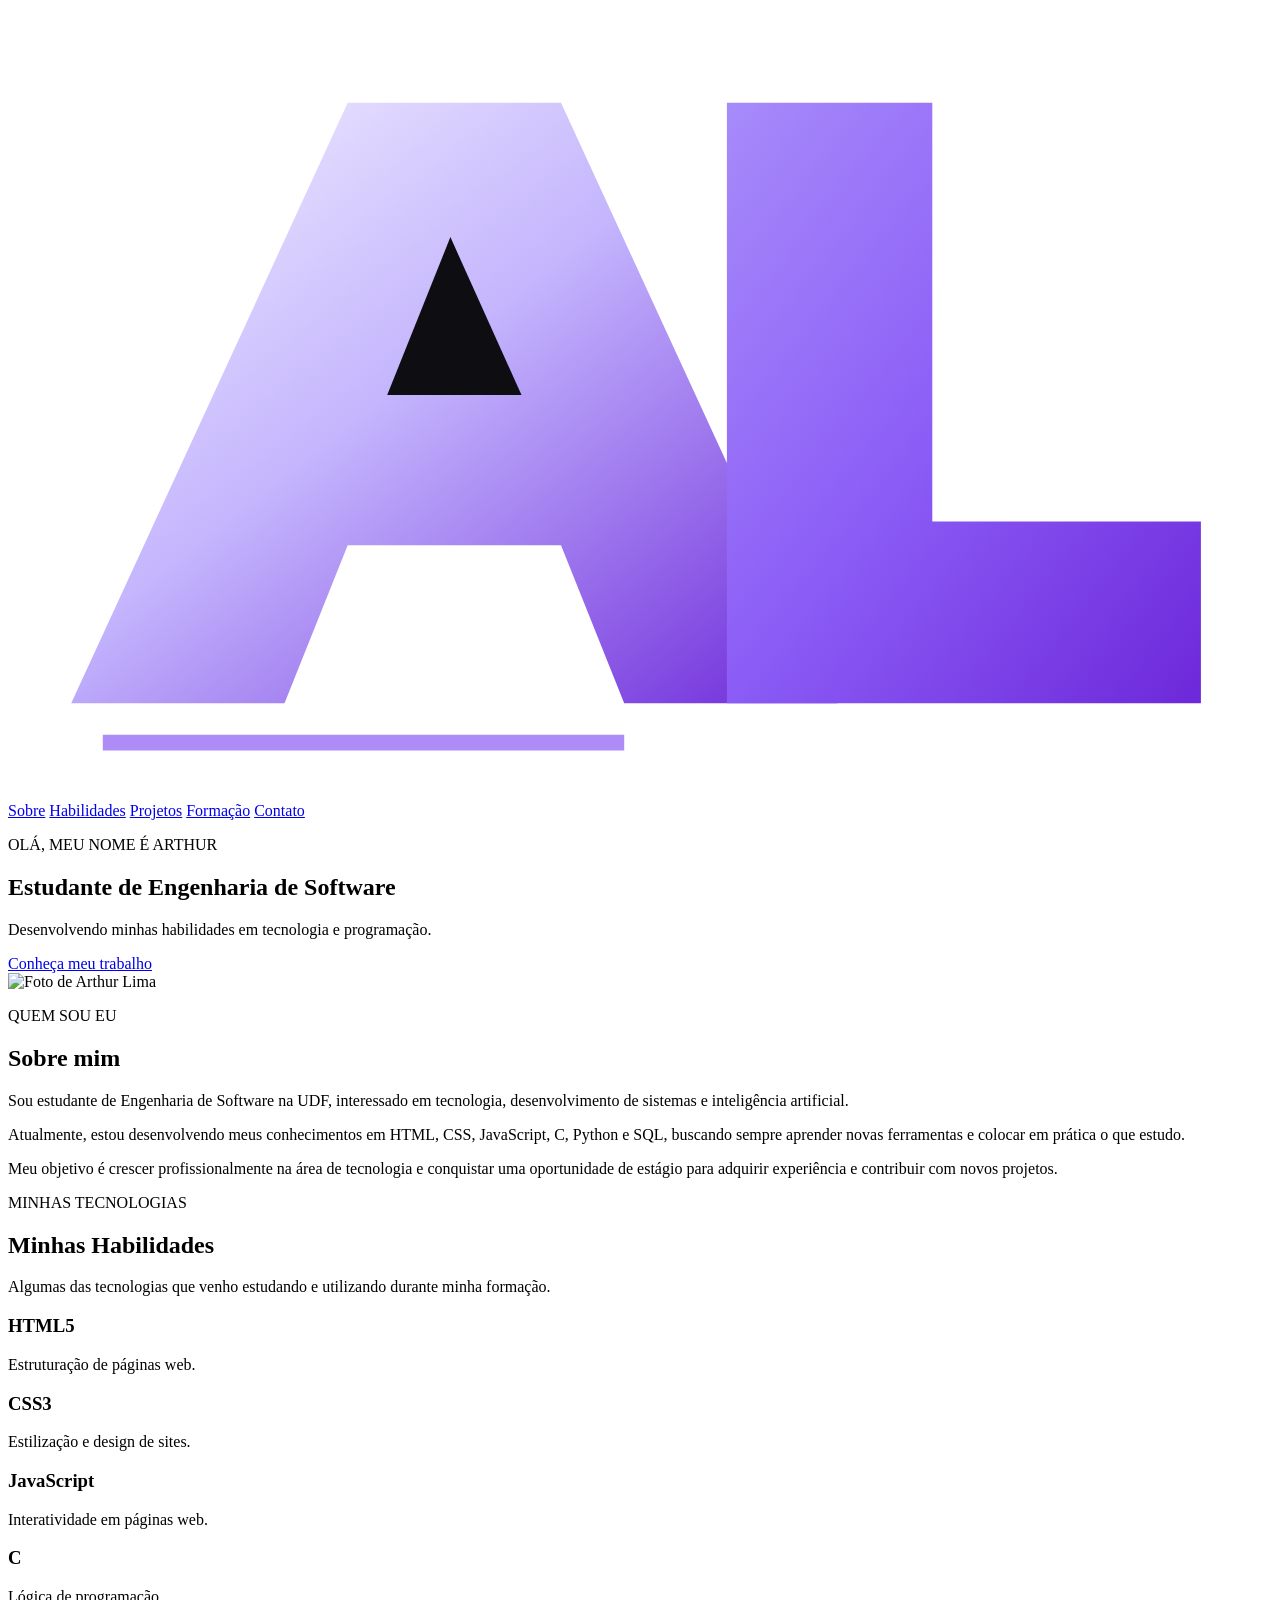
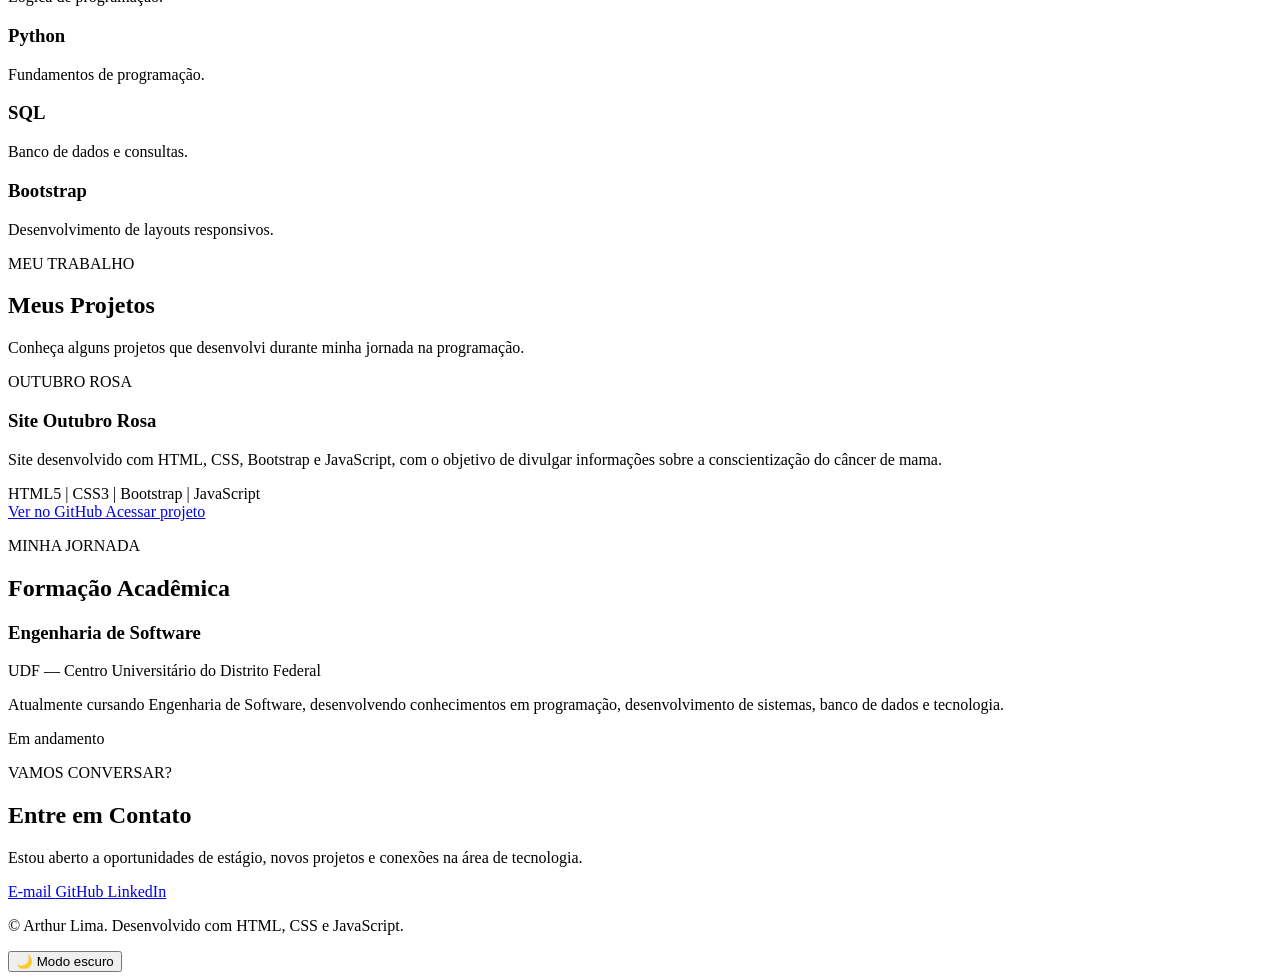
==== commit 000c3bfc: "Update index.html" ====
--- a/index.html
+++ b/index.html
@@ -7,7 +7,7 @@
 
     <title>Arthur Lima | Desenvolvedor</title>
 
-    <link rel="stylesheet" href="css/style.css">
+    <link rel="stylesheet" href="style.css">
 </head>
 
 <body>
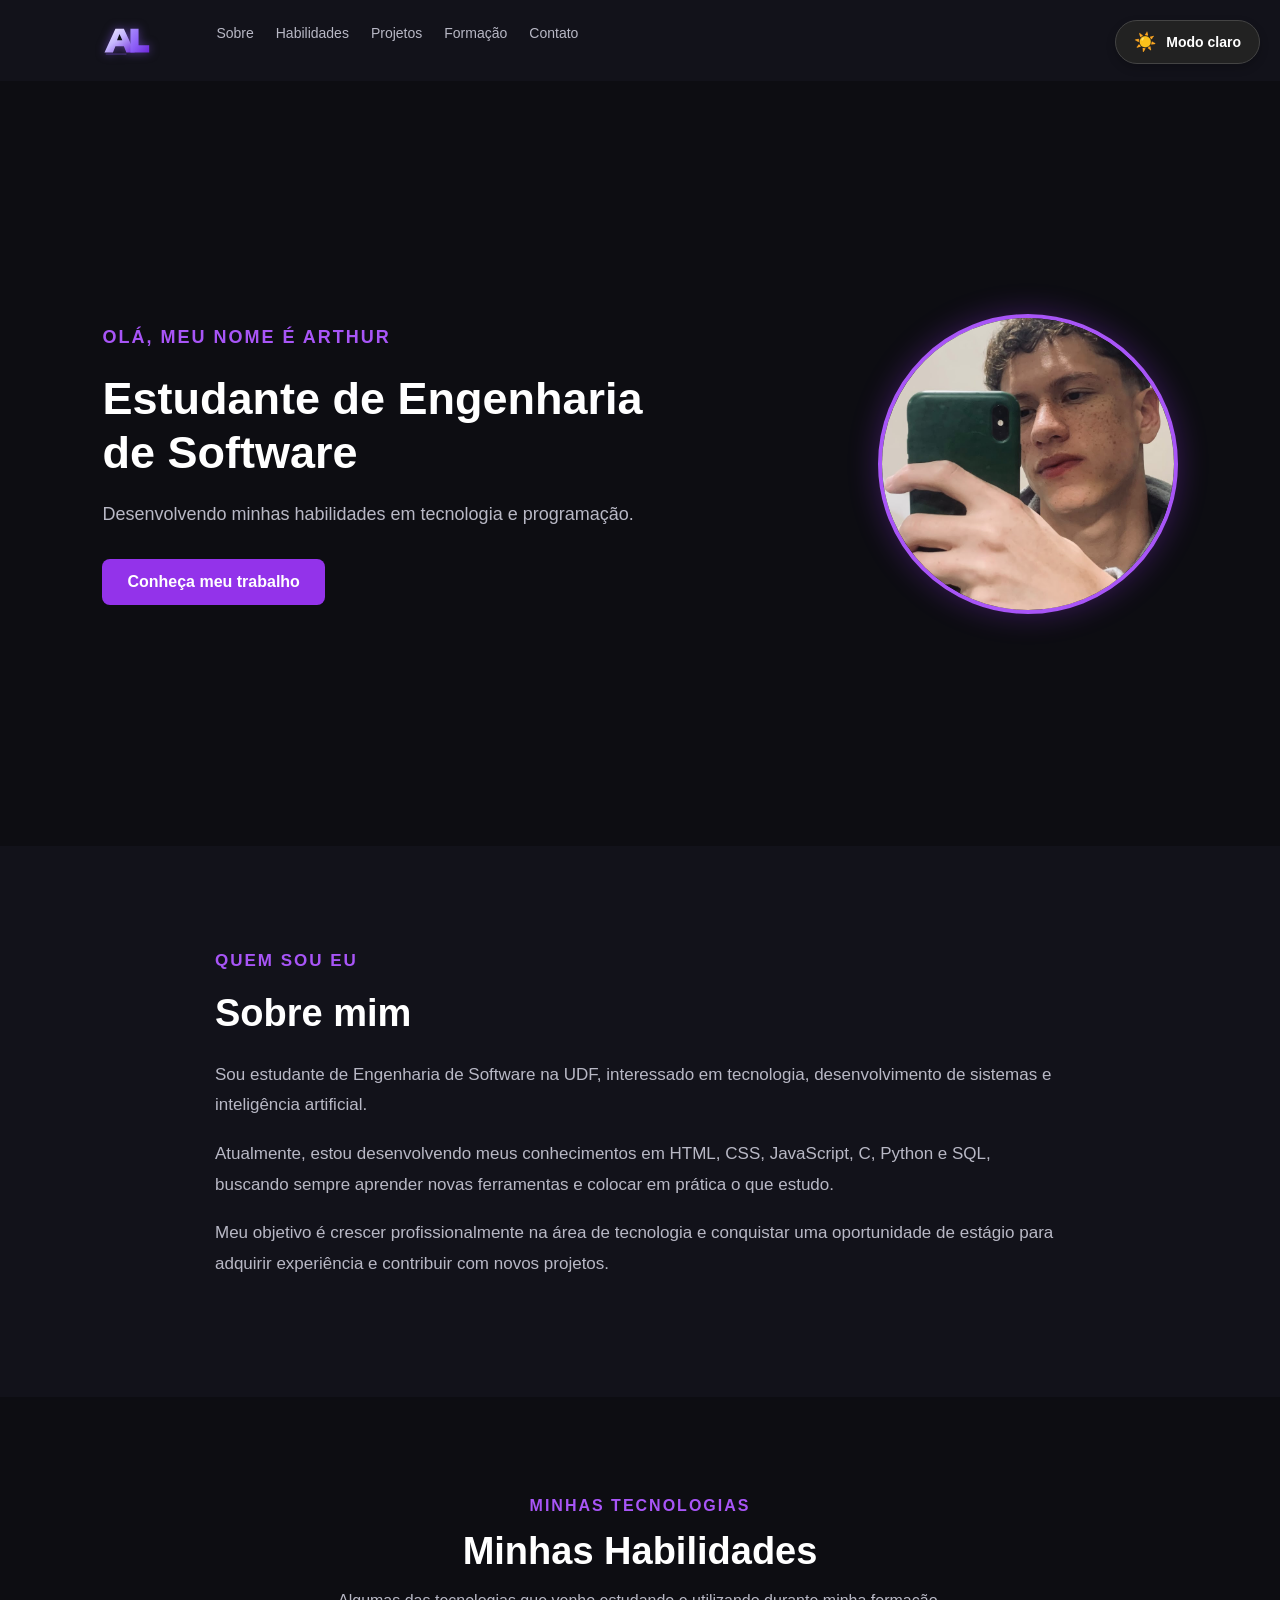
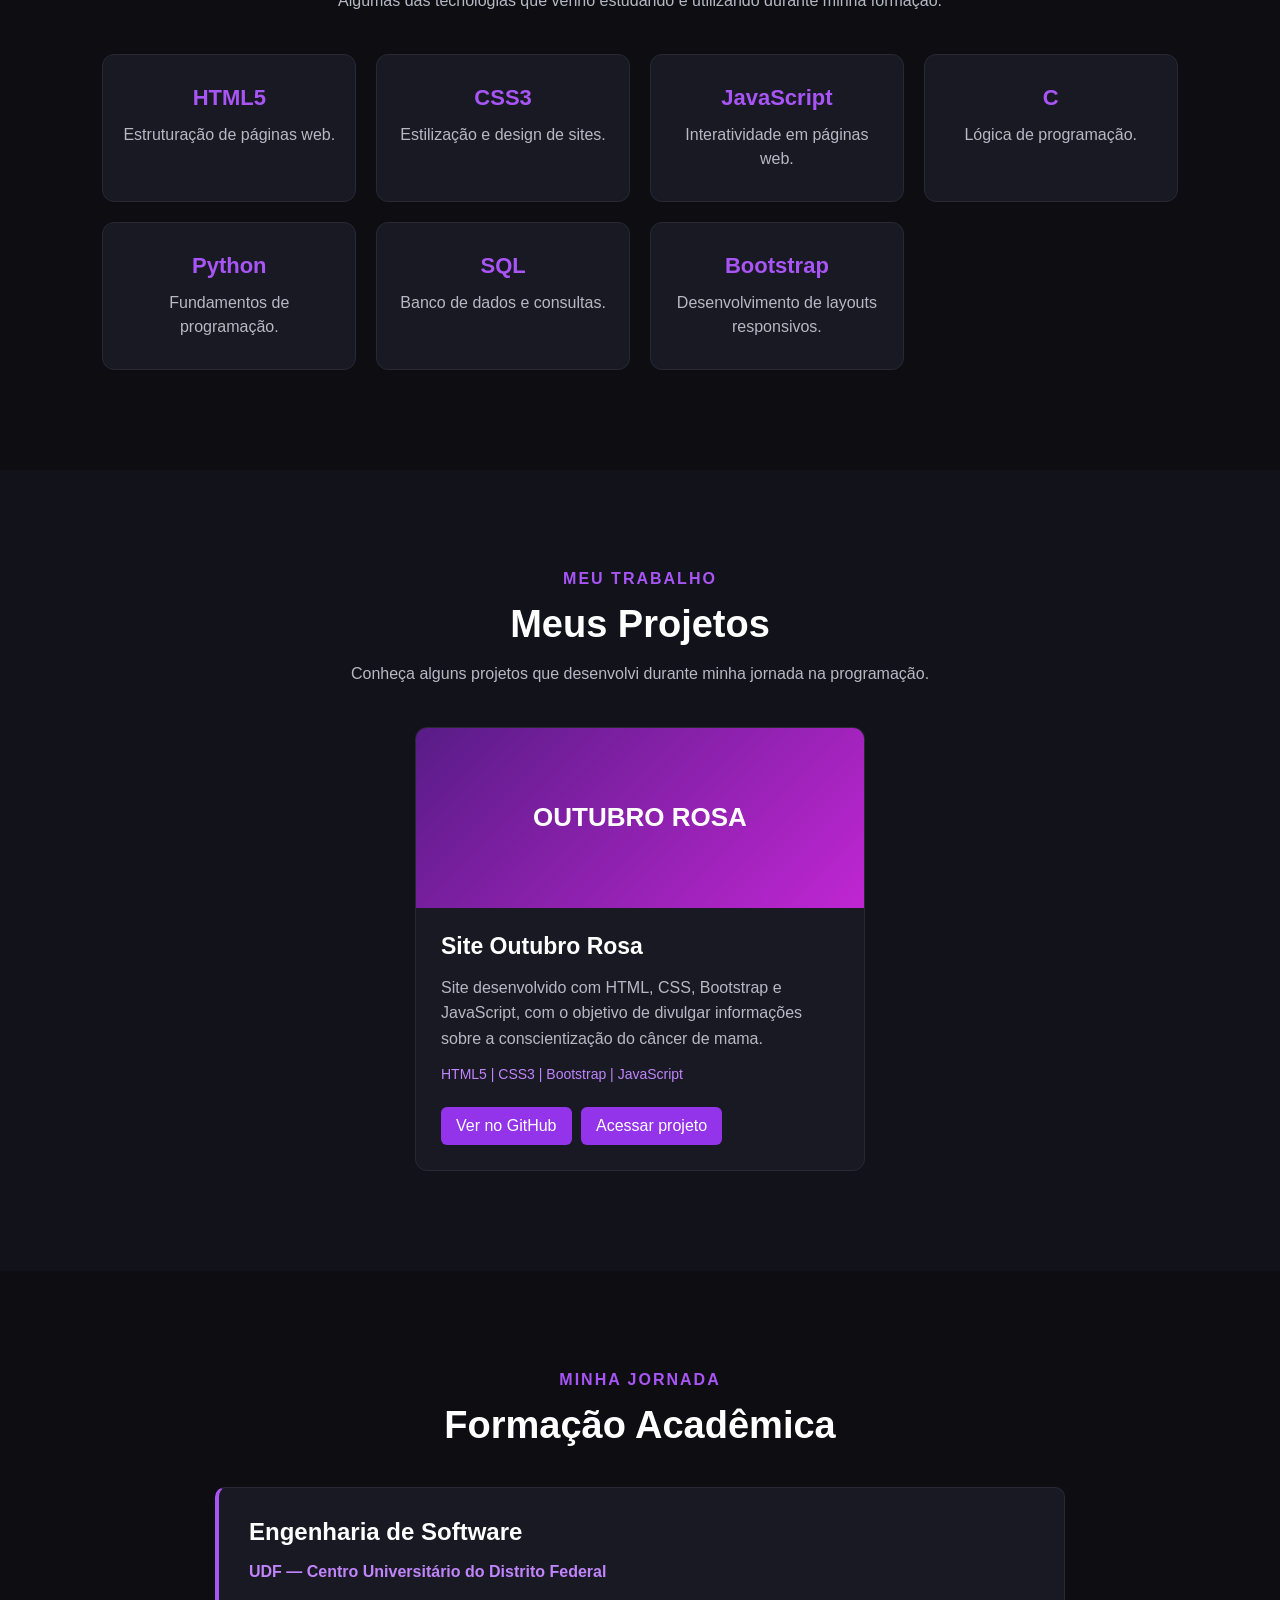
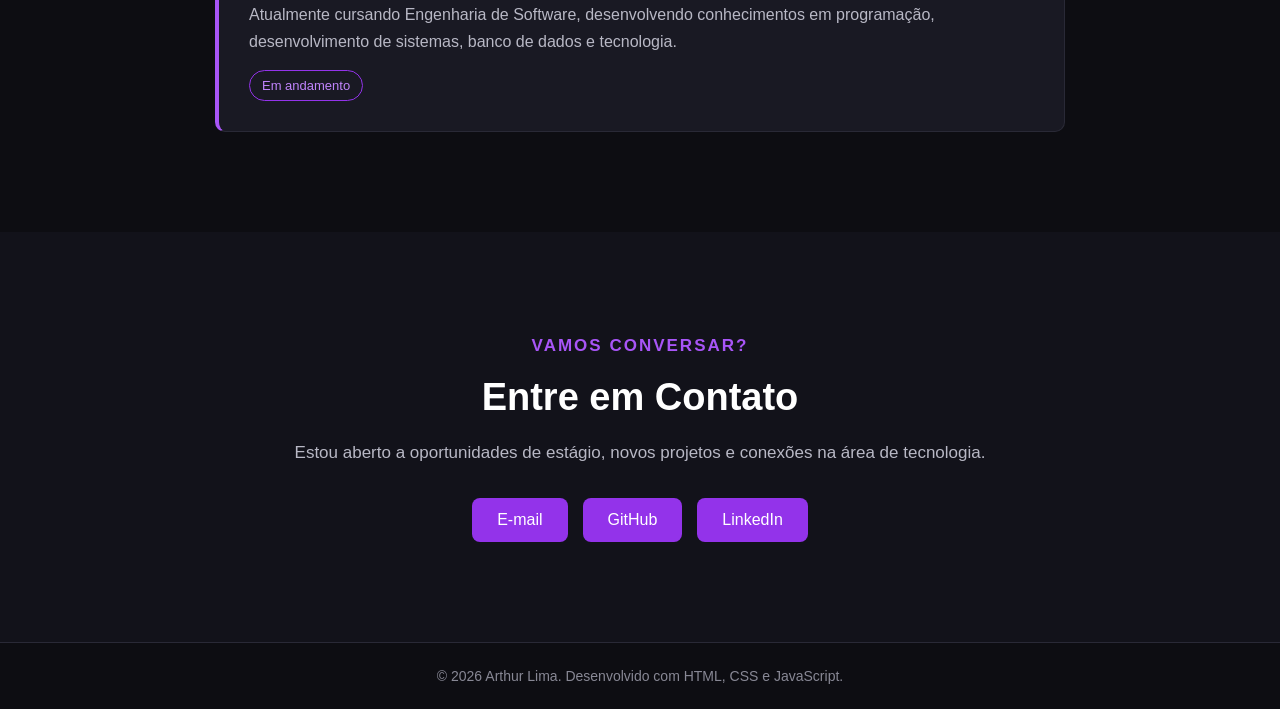
==== commit 0ab4b21b: "Update index.html" ====
--- a/index.html
+++ b/index.html
@@ -7,7 +7,7 @@
 
     <title>Arthur Lima | Desenvolvedor</title>
 
-    <link rel="stylesheet" href="style.css">
+    <link rel="stylesheet" href="css/style.css">
 </head>
 
 <body>
@@ -83,7 +83,7 @@
             </div>
 
            <div class="foto">
-                <img src="minha-foto.jpg"
+                <img src="img/minha-foto.jpg"
                 alt="Foto de Arthur Lima">
             </div>
         </section>
@@ -289,7 +289,7 @@
     <span id="textoTema">Modo escuro</span>
 </button>
     <!--JavaScript-->
-    <script src="script.js"></script>
+    <script src="js/script.js"></script>
 
 </body>
 </html>
--- a/css/style.css
+++ b/css/style.css
@@ -0,0 +1,808 @@
+
+/* CONFIGURAÇÕES GERAIS */
+* {
+    margin: 0;
+    padding: 0;
+    box-sizing: border-box;
+    font-family: Arial, Helvetica, sans-serif;
+}
+
+html {
+    scroll-behavior: smooth;
+}
+
+body {
+    background-color: #0d0d12;
+    color: #ffffff;
+}
+
+/* CABEÇALHO */
+header {
+    width: 100%;
+    padding: 25px 8%;
+    background-color:#12121a;
+}
+
+header h1 {
+    font-size: 28px;
+    letter-spacing: 2px;
+}
+
+header h1 span {
+    color: #a855f7;
+}
+
+/* SEÇÃO INICIAL */
+#inicio {
+    min-height: 85vh;
+    display: flex;
+    align-items: center;
+    justify-content: space-between;
+    padding: 60px 8%;
+    gap: 40px;
+}
+
+.apresentacao {
+    max-width: 600px;
+}
+
+.apresentacao p:first-child {
+    color: #a855f7;
+    font-weight: bold;
+    letter-spacing: 2px;
+    margin-bottom: 20px;
+}
+
+.apresentacao h2 {
+    font-size: 45px;
+    line-height: 1.2;
+    margin-bottom: 20px;
+}
+
+.apresentacao p {
+    color: #b8b8c5;
+    font-size: 18px;
+    line-height: 1.6;
+    margin-bottom: 30px;
+}
+
+/* BOTÃO */
+.apresentacao a {
+    display: inline-block;
+    text-decoration: none;
+    background-color: #9333ea;
+    color: #ffffff;
+    padding: 14px 25px;
+    border-radius: 8px;
+    font-weight: bold;
+    transition: 0.3s;
+}
+
+.apresentacao a:hover {
+    background-color: #7e22ce;
+    transform: translateY(-3px);
+}
+
+/* FOTO */
+.foto {
+    width: 300px;
+    height: 300px;
+    border: 4px solid #a855f7;
+    border-radius: 50%;
+    overflow: hidden;
+    box-shadow: 0 0 30px #9333ea55;
+    flex-shrink: 0;
+}
+
+.foto img {
+    width: 100%;
+    height: 100%;
+    object-fit: cover;
+}
+
+/* RESPONSIVIDADE */
+@media (max-width: 768px) {
+    #inicio {
+        flex-direction: column-reverse;
+        text-align: center;
+        justify-content: center;
+    }
+
+    .apresentacao h2 {
+        font-size: 32px;
+    }
+
+    .foto {
+        width: 220px;
+        height: 220px;
+    }
+}
+
+
+/* SEÇÃO SOBRE MIM */
+#sobre {
+    padding: 100px 8%;
+    background-color: #12121a;
+}
+
+.sobre-conteudo {
+    max-width: 850px;
+    margin: auto;
+}
+
+.sobre-conteudo .destaque {
+    color: #a855f7;
+    font-weight: bold;
+    letter-spacing: 2px;
+    margin-bottom: 15px;
+}
+
+.sobre-conteudo h2 {
+    font-size: 38px;
+    margin-bottom: 25px;
+}
+
+.sobre-conteudo p {
+    color: #b8b8c5;
+    font-size: 17px;
+    line-height: 1.8;
+    margin-bottom: 18px;
+}
+
+
+/* SEÇÃO HABILIDADES */
+#habilidades {
+    padding: 100px 8%;
+    background-color: #0d0d12;
+}
+
+.habilidades-conteudo {
+    max-width: 1100px;
+    margin: auto;
+    text-align: center;
+}
+
+.habilidades-conteudo .destaque {
+    color: #a855f7;
+    font-weight: bold;
+    letter-spacing: 2px;
+    margin-bottom: 15px;
+}
+
+.habilidades-conteudo h2 {
+    font-size: 38px;
+    margin-bottom: 15px;
+}
+
+.descricao {
+    color: #b8b8c5;
+    margin-bottom: 40px;
+    line-height: 1.6;
+}
+
+.lista-habilidades {
+    display: grid;
+    grid-template-columns: repeat(auto-fit, minmax(220px, 1fr));
+    gap: 20px;
+}
+
+.habilidade {
+    background-color: #191923;
+    padding: 30px 20px;
+    border: 1px solid #292936;
+    border-radius: 12px;
+    transition: 0.3s;
+}
+
+.habilidade:hover {
+    border-color: #a855f7;
+    transform: translateY(-5px);
+    box-shadow: 0 0 20px #9333ea33;
+}
+
+.habilidade h3 {
+    color: #a855f7;
+    margin-bottom: 12px;
+    font-size: 22px;
+}
+
+.habilidade p {
+    color: #b8b8c5;
+    line-height: 1.5;
+}
+
+
+/* SEÇÃO PROJETOS */
+#projetos {
+    padding: 100px 8%;
+    background-color: #12121a;
+}
+
+.projetos-conteudo {
+    max-width: 1100px;
+    margin: auto;
+    text-align: center;
+}
+
+.projetos-conteudo .destaque {
+    color: #a855f7;
+    font-weight: bold;
+    letter-spacing: 2px;
+    margin-bottom: 15px;
+}
+
+.projetos-conteudo h2 {
+    font-size: 38px;
+    margin-bottom: 15px;
+}
+
+.lista-projetos {
+    display: grid;
+    grid-template-columns: repeat(auto-fit, minmax(280px, 450px));
+    justify-content: center;
+    margin-top: 40px;
+}
+
+.projeto {
+    background-color: #191923;
+    border: 1px solid #292936;
+    border-radius: 12px;
+    overflow: hidden;
+    text-align: left;
+    transition: 0.3s;
+}
+
+.projeto:hover {
+    transform: translateY(-5px);
+    border-color: #a855f7;
+}
+
+.projeto-imagem {
+    height: 180px;
+    background: linear-gradient(135deg, #581c87, #c026d3);
+    display: flex;
+    align-items: center;
+    justify-content: center;
+}
+
+.projeto-imagem span {
+    font-size: 26px;
+    font-weight: bold;
+    color: white;
+}
+
+.projeto-info {
+    padding: 25px;
+}
+
+.projeto-info h3 {
+    color: #ffffff;
+    font-size: 23px;
+    margin-bottom: 15px;
+}
+
+.projeto-info p {
+    color: #b8b8c5;
+    line-height: 1.6;
+    margin-bottom: 15px;
+}
+
+.tecnologias {
+    color: #c084fc;
+    font-size: 14px;
+    margin-bottom: 20px;
+}
+
+.projeto-info a {
+    display: inline-block;
+    color: #ffffff;
+    background-color: #9333ea;
+    padding: 10px 15px;
+    border-radius: 6px;
+    text-decoration: none;
+    margin: 5px 5px 0 0;
+    transition: 0.3s;
+}
+
+.projeto-info a:hover {
+    background-color: #7e22ce;
+}
+
+
+/* SEÇÃO FORMAÇÃO */
+#formacao {
+    padding: 100px 8%;
+    background-color: #0d0d12;
+}
+
+.formacao-conteudo {
+    max-width: 850px;
+    margin: auto;
+    text-align: center;
+}
+
+.formacao-conteudo .destaque {
+    color: #a855f7;
+    font-weight: bold;
+    letter-spacing: 2px;
+    margin-bottom: 15px;
+}
+
+.formacao-conteudo h2 {
+    font-size: 38px;
+    margin-bottom: 40px;
+}
+
+.formacao-card {
+    background-color: #191923;
+    border: 1px solid #292936;
+    border-left: 4px solid #a855f7;
+    border-radius: 10px;
+    padding: 30px;
+    text-align: left;
+}
+
+.formacao-card h3 {
+    font-size: 24px;
+    margin-bottom: 12px;
+}
+
+.formacao-card p {
+    color: #b8b8c5;
+    line-height: 1.7;
+    margin-bottom: 15px;
+}
+
+.formacao-card .instituicao {
+    color: #c084fc;
+    font-weight: bold;
+}
+
+.formacao-card span {
+    display: inline-block;
+    color: #c084fc;
+    border: 1px solid #9333ea;
+    padding: 7px 12px;
+    border-radius: 20px;
+    font-size: 13px;
+}
+
+
+/* SEÇÃO CONTATO */
+#contato {
+    padding: 100px 8%;
+    background-color: #12121a;
+}
+
+.contato-conteudo {
+    max-width: 800px;
+    margin: auto;
+    text-align: center;
+}
+
+.contato-conteudo .destaque {
+    color: #a855f7;
+    font-weight: bold;
+    letter-spacing: 2px;
+    margin-bottom: 15px;
+}
+
+.contato-conteudo h2 {
+    font-size: 38px;
+    margin-bottom: 20px;
+}
+
+.contato-conteudo p {
+    color: #b8b8c5;
+    font-size: 17px;
+    line-height: 1.7;
+    margin-bottom: 30px;
+}
+
+.contato-links {
+    display: flex;
+    justify-content: center;
+    flex-wrap: wrap;
+    gap: 15px;
+}
+
+.contato-links a {
+    color: white;
+    background-color: #9333ea;
+    text-decoration: none;
+    padding: 13px 25px;
+    border-radius: 8px;
+    transition: 0.3s;
+}
+
+.contato-links a:hover {
+    background-color: #7e22ce;
+    transform: translateY(-3px);
+}
+
+
+/* MENU DE NAVEGAÇÃO */
+header {
+    display: flex;
+    align-items: center;
+    justify-content: space-between;
+    gap: 25px;
+}
+
+header nav {
+    display: flex;
+    flex-wrap: wrap;
+    gap: 22px;
+}
+
+header nav a {
+    color: #b8b8c5;
+    text-decoration: none;
+    font-size: 14px;
+    transition: 0.3s;
+}
+
+header nav a:hover {
+    color: #a855f7;
+}
+
+
+/* RODAPÉ */
+footer {
+    background-color: #0d0d12;
+    border-top: 1px solid #292936;
+    padding: 25px 8%;
+    text-align: center;
+}
+
+footer p {
+    color: #888895;
+    font-size: 14px;
+}
+
+
+/* AJUSTES PARA CELULARES */
+@media (max-width: 768px) {
+
+    header {
+        flex-direction: column;
+        padding: 25px 5%;
+    }
+
+    header nav {
+        justify-content: center;
+        gap: 15px;
+    }
+
+    header nav a {
+        font-size: 13px;
+    }
+
+    #sobre,
+    #habilidades,
+    #projetos,
+    #formacao,
+    #contato {
+        padding: 70px 6%;
+    }
+
+    .sobre-conteudo h2,
+    .habilidades-conteudo h2,
+    .projetos-conteudo h2,
+    .formacao-conteudo h2,
+    .contato-conteudo h2 {
+        font-size: 30px;
+    }
+
+    .formacao-card {
+        padding: 22px;
+    }
+}
+
+header {
+    position: sticky;
+    top: 0;
+    z-index: 1000;
+}
+
+section {
+    scroll-margin-top: 90px;
+}
+
+.icone-casa {
+    font-size: 15px;
+    vertical-align: middle;
+}
+
+
+/* ANIMAÇÕES DO PORTFÓLIO */
+
+/* Entrada suave da apresentação */
+.apresentacao {
+    animation: aparecer 1s ease forwards;
+}
+
+/* Animação da foto */
+.foto {
+    animation: flutuar 4s ease-in-out infinite;
+}
+
+/* Animação dos títulos */
+.sobre-conteudo,
+.habilidades-conteudo,
+.projetos-conteudo,
+.formacao-conteudo,
+.contato-conteudo {
+    animation: aparecer 1.2s ease;
+}
+
+/* Movimento de entrada */
+@keyframes aparecer {
+    from {
+        opacity: 0;
+        transform: translateY(30px);
+    }
+
+    to {
+        opacity: 1;
+        transform: translateY(0);
+    }
+}
+
+/* Movimento suave da foto */
+@keyframes flutuar {
+    0%, 100% {
+        transform: translateY(0);
+    }
+
+    50% {
+        transform: translateY(-12px);
+    }
+}
+
+/* ==========================================
+   BOTÃO DE ALTERNÂNCIA DE TEMA
+   MODO CLARO / MODO ESCURO
+========================================== */
+
+#botaoTema {
+    position: fixed;
+    top: 20px;
+    right: 20px;
+
+    z-index: 99999;
+
+    display: flex;
+    align-items: center;
+    justify-content: center;
+    gap: 10px;
+
+    padding: 12px 18px;
+
+    border: 1px solid #ddd;
+    border-radius: 50px;
+
+    background-color: #222;
+    color: #fff;
+
+    font-family: Arial, Helvetica, sans-serif;
+    font-size: 14px;
+    font-weight: bold;
+
+    cursor: pointer;
+
+    box-shadow: 0 4px 10px rgba(0, 0, 0, 0.20);
+
+    transition:
+        background-color 0.3s ease,
+        color 0.3s ease,
+        transform 0.3s ease,
+        box-shadow 0.3s ease;
+}
+
+/* EFEITO AO PASSAR O MOUSE */
+
+#botaoTema:hover {
+    transform: translateY(-3px) scale(1.05);
+    box-shadow: 0 0 20px #a855f7;
+    border-color: #a855f7;
+}
+
+/* ÍCONE DO BOTÃO */
+
+#iconeTema {
+    font-size: 18px;
+    line-height: 1;
+}
+
+/* TEXTO DO BOTÃO */
+
+#textoTema {
+    white-space: nowrap;
+}
+
+/* BOTÃO NO TEMA ESCURO - PADRÃO */
+body:not(.claro) #botaoTema {
+    background-color: #222;
+    color: #fff;
+    border-color: #444;
+}
+
+/* BOTÃO NO TEMA CLARO */
+body.claro #botaoTema {
+    background-color: #ffffff;
+    color: #222;
+    border-color: #ccc;
+}
+
+/* EFEITO DE CLIQUE */
+
+#botaoTema:active {
+    transform: scale(0.95);
+}
+
+/* ACESSIBILIDADE: FOCO PELO TECLADO */
+
+#botaoTema:focus-visible {
+    outline: 3px solid #ff69b4;
+    outline-offset: 4px;
+}
+
+/* RESPONSIVIDADE PARA CELULARES */
+
+@media (max-width: 600px) {
+
+    #botaoTema {
+        top: 15px;
+        right: 15px;
+
+        padding: 10px 14px;
+
+        font-size: 12px;
+        gap: 8px;
+    }
+
+    #iconeTema {
+        font-size: 16px;
+    }
+}
+
+/* CELULARES COM TELAS MUITO PEQUENAS */
+
+@media (max-width: 380px) {
+
+    #botaoTema {
+        top: 10px;
+        right: 10px;
+
+        padding: 9px 12px;
+        font-size: 11px;
+    }
+}
+/* ==========================================
+   MODO CLARO DO PORTFÓLIO
+========================================== */
+
+body.claro {
+    background-color: #f5f5f5;
+    color: #222222;
+}
+
+body.claro header {
+    background-color: #ffffff;
+}
+
+body.claro header nav a {
+    color: #444444;
+}
+
+body.claro #inicio,
+body.claro #habilidades,
+body.claro #formacao {
+    background-color: #f5f5f5;
+}
+
+body.claro #sobre,
+body.claro #projetos,
+body.claro #contato {
+    background-color: #ffffff;
+}
+
+body.claro .apresentacao p,
+body.claro .sobre-conteudo p,
+body.claro .habilidade p,
+body.claro .descricao,
+body.claro .projeto-info p,
+body.claro .formacao-card p,
+body.claro .contato-conteudo p {
+    color: #555555;
+}
+
+body.claro .habilidade,
+body.claro .projeto,
+body.claro .formacao-card {
+    background-color: #ffffff;
+    border-color: #dddddd;
+}
+
+body.claro .projeto-info h3,
+body.claro .formacao-card h3,
+body.claro .sobre-conteudo h2,
+body.claro .habilidades-conteudo h2,
+body.claro .projetos-conteudo h2,
+body.claro .formacao-conteudo h2,
+body.claro .contato-conteudo h2 {
+    color: #222222;
+}
+
+body.claro footer {
+    background-color: #ffffff;
+    border-top-color: #dddddd;
+}
+
+body.claro footer p {
+    color: #666666;
+}
+/* LOGO PERSONALIZADO AL */
+/* LOGO AL - TAMANHO E ESTILO */
+header nav .logo {
+    display: flex;
+    align-items: center;
+    justify-content: center;
+
+    width: 50px; /* logo menor */
+    flex-shrink: 0;
+
+    padding: 0;
+    margin-right: 20px;
+
+    background: transparent;
+    border: none;
+    text-decoration: none;
+
+    transition: transform 0.3s ease, filter 0.3s ease;
+}
+
+header nav .logo-svg {
+    width: 100%;
+    height: auto;
+    display: block;
+}
+
+/* Brilho roxo ao passar o mouse */
+header nav .logo:hover {
+    transform: scale(1.05);
+    filter: drop-shadow(0 0 6px rgba(139, 92, 246, 0.6));
+}
+
+/* Responsividade */
+@media (max-width: 768px) {
+    header nav .logo {
+        width: 50px;
+        margin-right: 8px;
+    }
+}
+
+/* Efeito ao passar o mouse */
+.logo:hover {
+    transform: scale(1.08);
+    filter: drop-shadow(0 0 8px rgba(99, 102, 241, 0.65));
+}
+
+/* Responsividade */
+@media (max-width: 768px) {
+    .logo {
+        width: 70px;
+    }
+}
+/* Sombra roxa no logo */
+header nav .logo {
+    filter: drop-shadow(0 0 5px rgba(139, 92, 246, 0.5));
+    transition: transform 0.3s ease, filter 0.3s ease;
+}
+
+/* Brilho mais forte quando passar o mouse */
+header nav .logo:hover {
+    transform: scale(1.05);
+    filter: drop-shadow(0 0 10px rgba(139, 92, 246, 0.8));
+}
